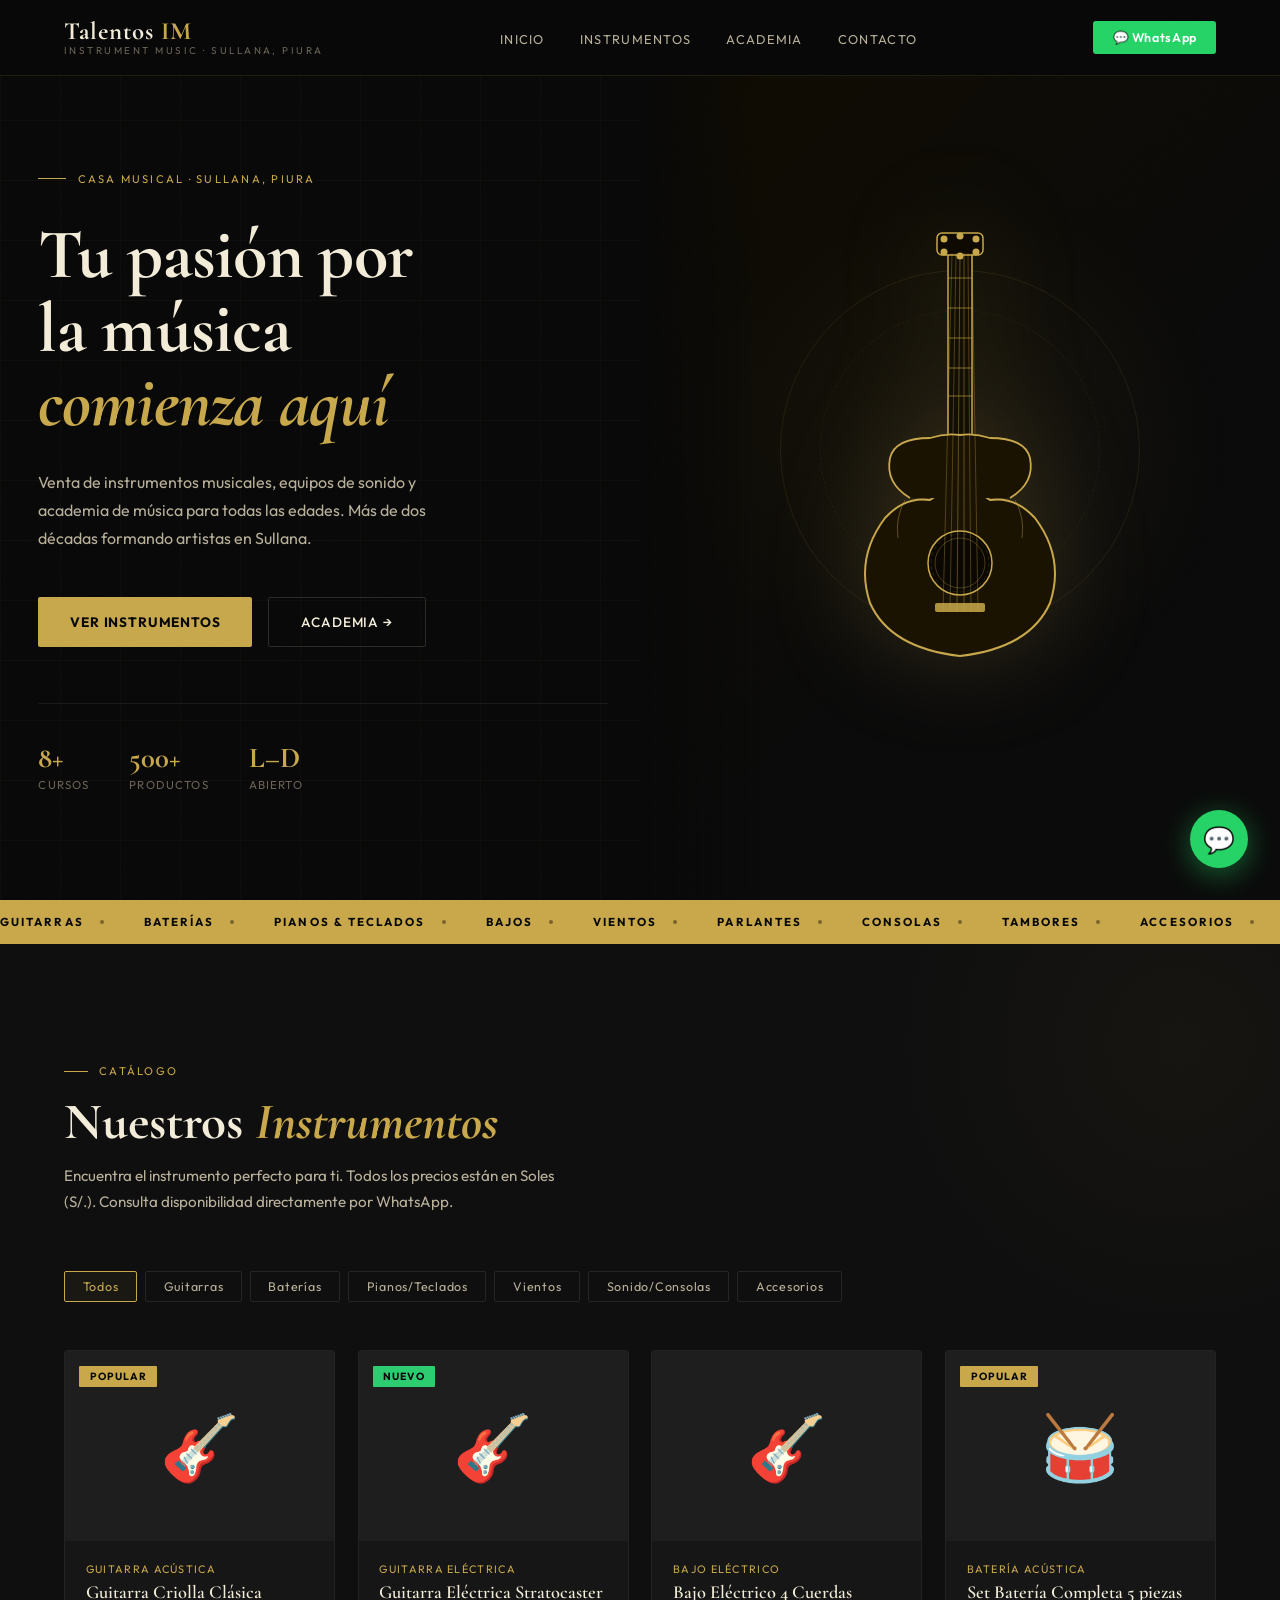
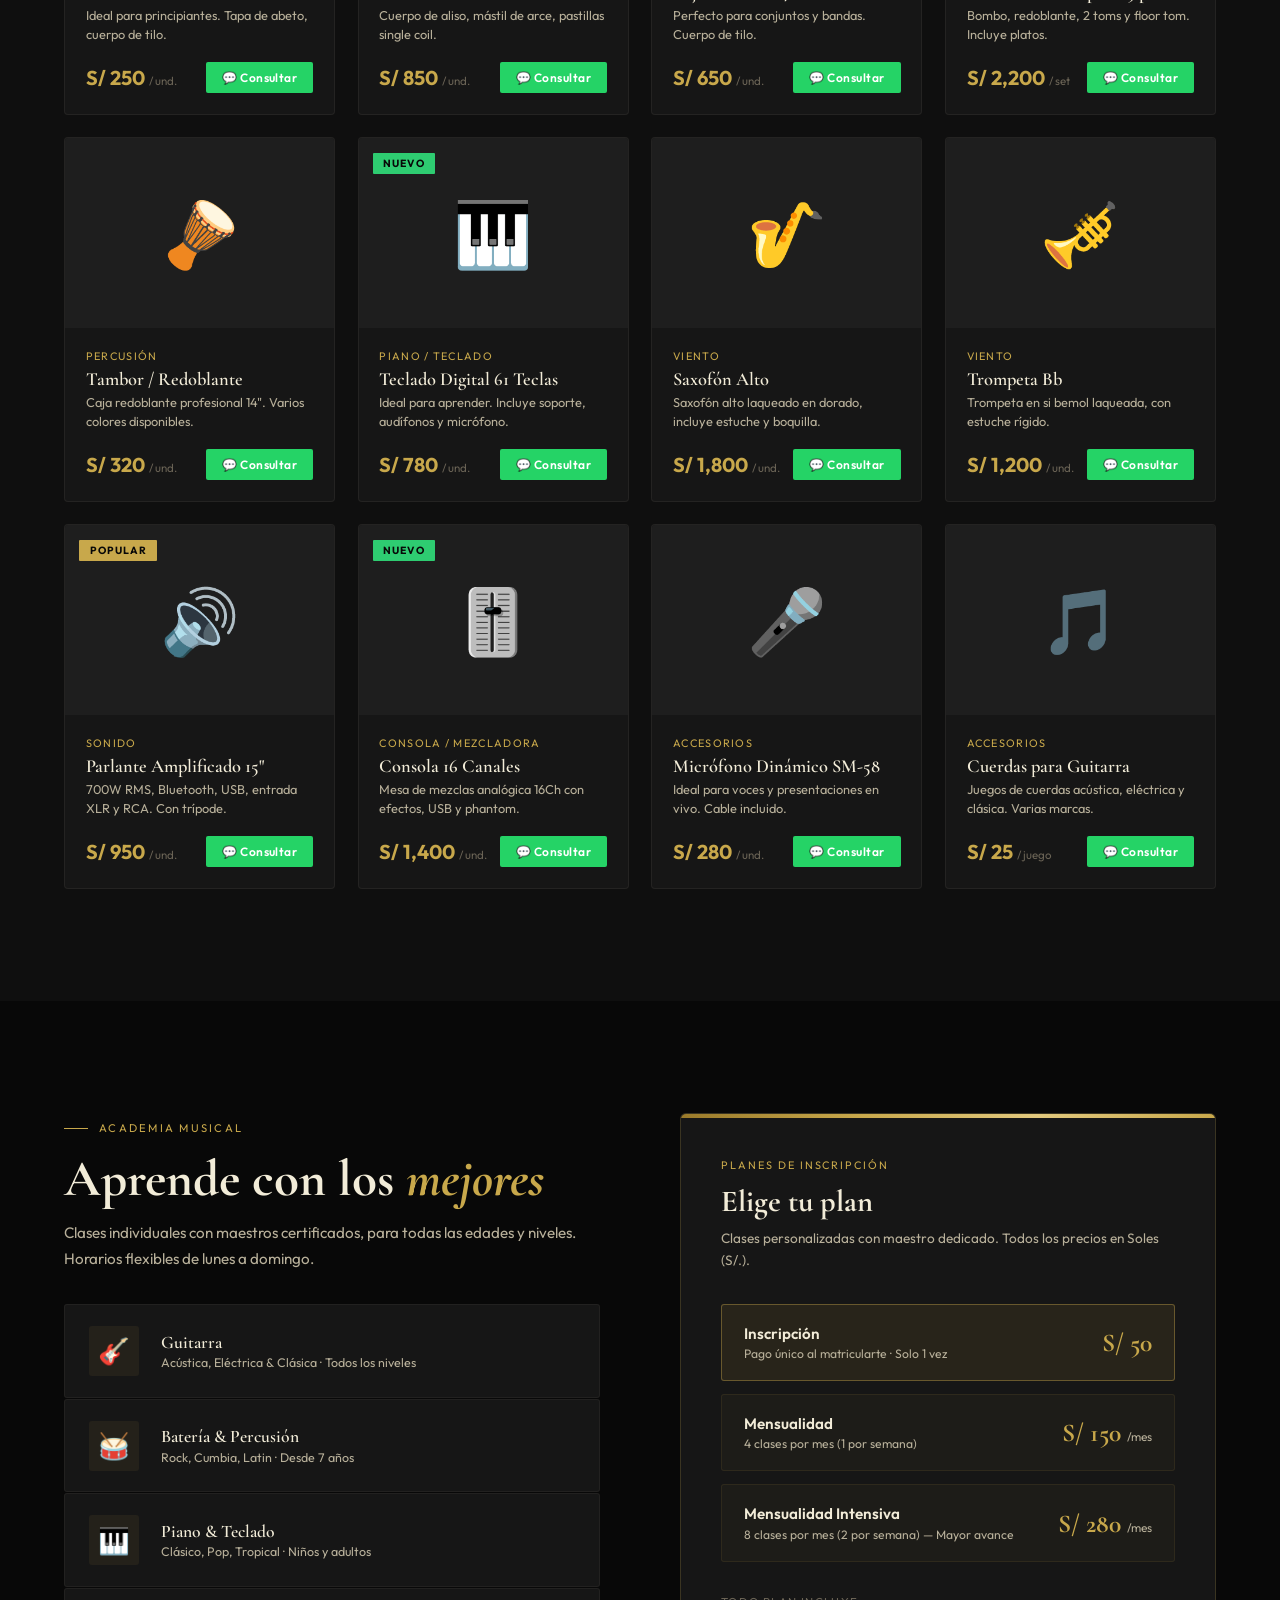
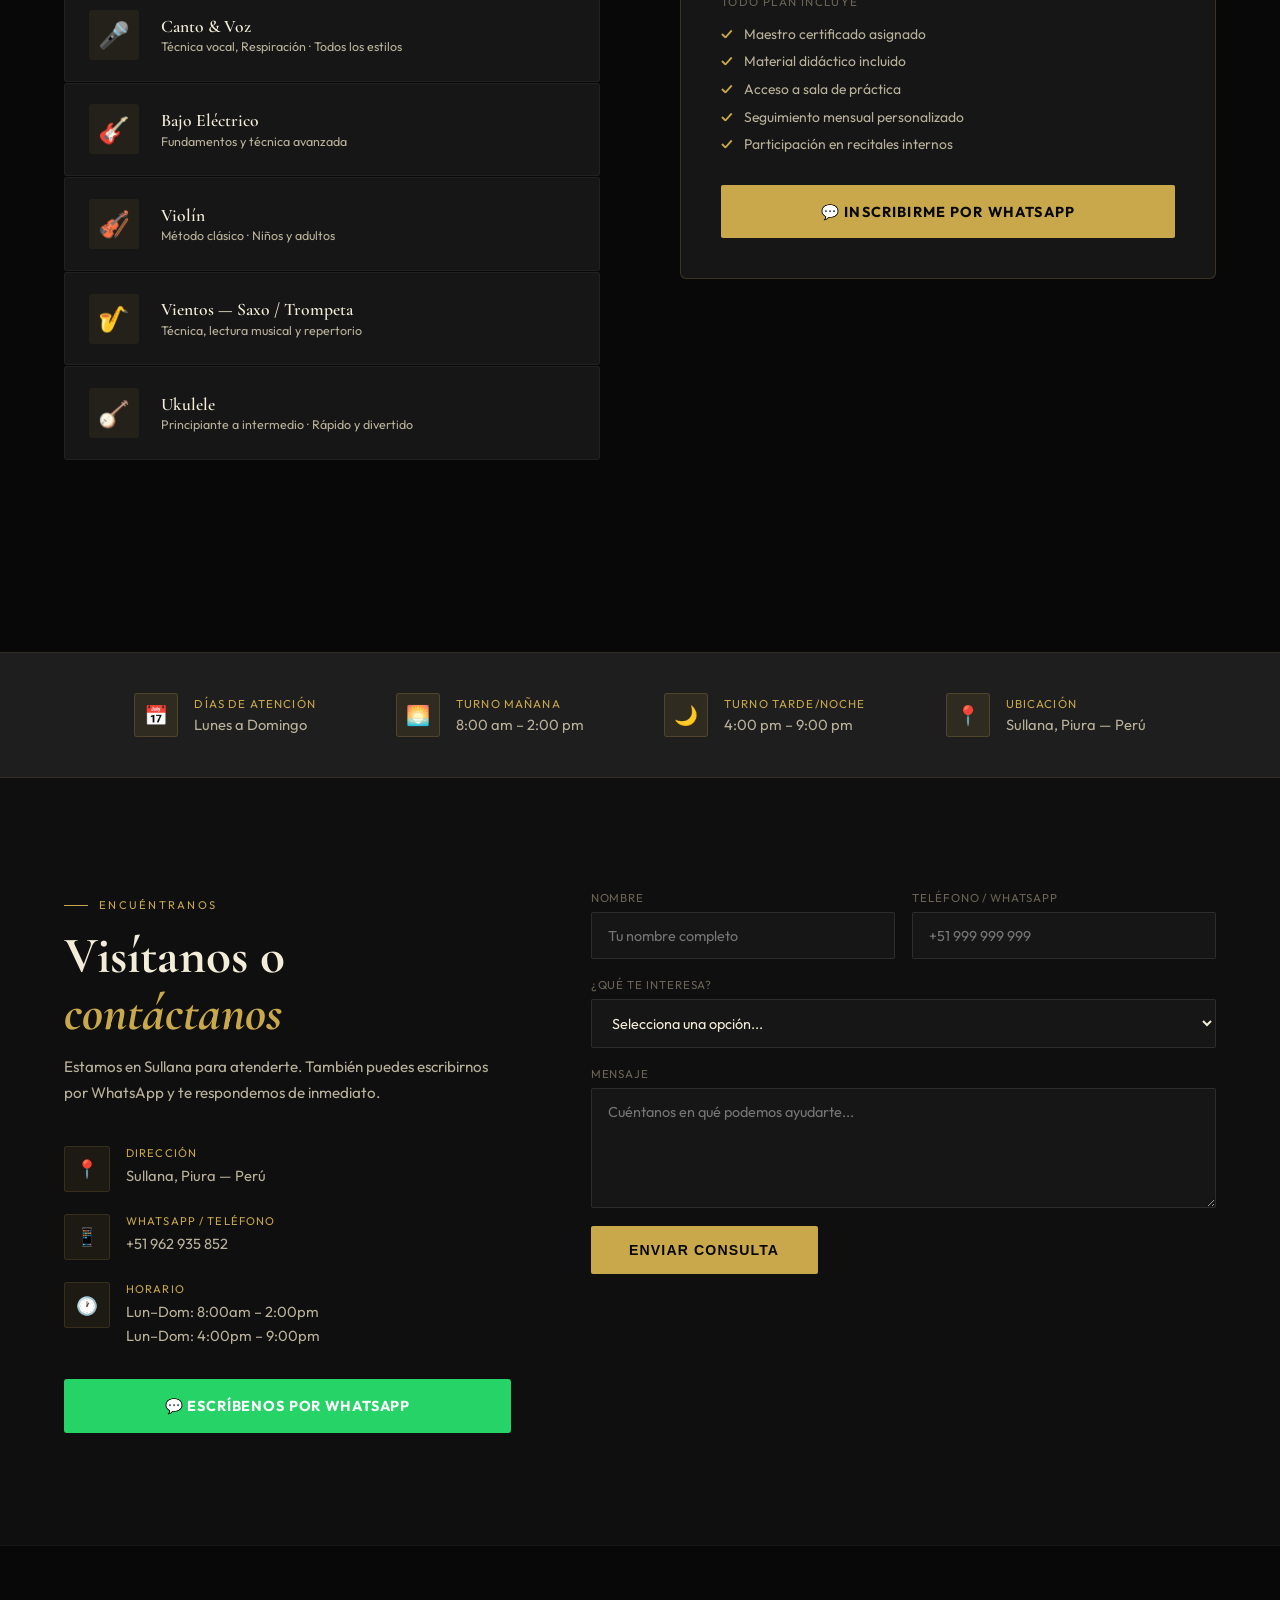
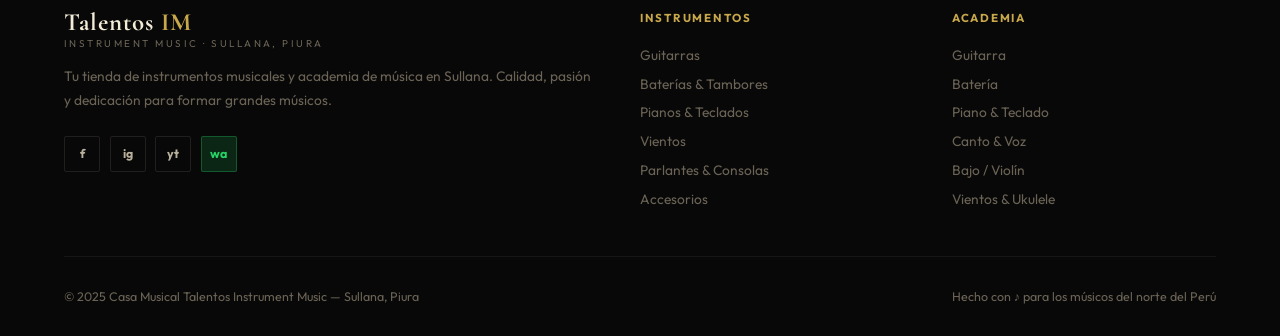
==== index.html @ 2533c36c "Primer commit" ====
<!DOCTYPE html>
<html lang="es">
<head>
<meta charset="UTF-8">
<meta name="viewport" content="width=device-width, initial-scale=1.0">
<title>Casa Musical Talentos — Sullana, Piura</title>
<link href="https://fonts.googleapis.com/css2?family=Cormorant+Garamond:ital,wght@0,400;0,600;0,700;1,400;1,700&family=Outfit:wght@300;400;500;600;700&display=swap" rel="stylesheet">
<link rel="stylesheet" href="styles.css">
</head>
<body>

<!-- ── WHATSAPP FLOTANTE ── -->
<a class="wa-float"
   href="https://wa.me/51962935852?text=Hola%2C%20vi%20su%20p%C3%A1gina%20web%20y%20quisiera%20m%C3%A1s%20informaci%C3%B3n%20sobre%20sus%20productos%20y%20servicios."
   target="_blank" title="Escríbenos por WhatsApp">💬</a>

<!-- ══════ NAV ══════ -->
<nav id="navbar">
  <div class="logo-wrap">
    <span class="logo-main">Talentos <span>IM</span></span>
    <span class="logo-sub">Instrument Music · Sullana, Piura</span>
  </div>
  <ul class="nav-links">
    <li><a href="#inicio">Inicio</a></li>
    <li><a href="#instrumentos">Instrumentos</a></li>
    <li><a href="#academia">Academia</a></li>
    <li><a href="#contacto">Contacto</a></li>
  </ul>
  <a class="nav-wa"
     href="https://wa.me/51962935852?text=Hola%2C%20quisiera%20informaci%C3%B3n%20sobre%20sus%20instrumentos%20y%20clases."
     target="_blank">💬 WhatsApp</a>
  <div class="hamburger" onclick="toggleNav()">
    <span></span><span></span><span></span>
  </div>
</nav>

<!-- ══════ HERO ══════ -->
<section id="inicio">
  <div class="hero-bg-lines"></div>
  <div class="hero-left">
    <div class="hero-eyebrow">Casa Musical · Sullana, Piura</div>
    <h1 class="hero-h1">
      Tu pasión por<br>la música
      <em>comienza aquí</em>
    </h1>
    <p class="hero-p">
      Venta de instrumentos musicales, equipos de sonido y academia de música para todas las edades.
      Más de dos décadas formando artistas en Sullana.
    </p>
    <div class="hero-btns">
      <a href="#instrumentos" class="btn-gold">Ver Instrumentos</a>
      <a href="#academia"     class="btn-outline">Academia →</a>
    </div>
    <div class="hero-info-strip">
      <div class="info-item">
        <span class="info-val">8+</span>
        <span class="info-lbl">Cursos</span>
      </div>
      <div class="info-item">
        <span class="info-val">500+</span>
        <span class="info-lbl">Productos</span>
      </div>
      <div class="info-item">
        <span class="info-val">L–D</span>
        <span class="info-lbl">Abierto</span>
      </div>
    </div>
  </div>

  <div class="hero-right">
    <div class="hero-visual-center">
      <div class="hero-glow"></div>
      <div class="deco-ring"></div>
      <div class="deco-ring2"></div>
      <div class="hero-note" style="top:18%;left:12%;animation-delay:0s">♩</div>
      <div class="hero-note" style="top:62%;right:18%;animation-delay:2.5s">♪</div>
      <div class="hero-note" style="top:38%;right:8%;animation-delay:5s">♫</div>
      <div class="hero-note" style="bottom:20%;left:20%;animation-delay:1.5s">♬</div>
      <div class="guitar-wrap">
        <svg width="260" height="440" viewBox="0 0 260 440" fill="none" xmlns="http://www.w3.org/2000/svg">
          <rect x="118" y="15" width="24" height="200" rx="4" fill="#120D00" stroke="#C8A84B" stroke-width="1.5"/>
          <line x1="118" y1="50"  x2="142" y2="50"  stroke="#C8A84B" stroke-width="1.1" opacity="0.55"/>
          <line x1="118" y1="80"  x2="142" y2="80"  stroke="#C8A84B" stroke-width="1.1" opacity="0.55"/>
          <line x1="118" y1="110" x2="142" y2="110" stroke="#C8A84B" stroke-width="1.1" opacity="0.55"/>
          <line x1="118" y1="140" x2="142" y2="140" stroke="#C8A84B" stroke-width="1.1" opacity="0.55"/>
          <line x1="118" y1="168" x2="142" y2="168" stroke="#C8A84B" stroke-width="1.1" opacity="0.55"/>
          <rect x="107" y="5" width="46" height="22" rx="5" fill="#0D0900" stroke="#C8A84B" stroke-width="1.5"/>
          <circle cx="114" cy="11" r="3.5" fill="#C8A84B"/>
          <circle cx="114" cy="24" r="3.5" fill="#C8A84B"/>
          <circle cx="130" cy="8"  r="3.5" fill="#C8A84B"/>
          <circle cx="130" cy="28" r="3.5" fill="#C8A84B"/>
          <circle cx="146" cy="11" r="3.5" fill="#C8A84B"/>
          <circle cx="146" cy="24" r="3.5" fill="#C8A84B"/>
          <rect x="116" y="213" width="28" height="5" rx="1" fill="#C8A84B"/>
          <path d="M 55 290 Q 25 330 40 375 Q 60 420 130 428 Q 200 420 220 375 Q 235 330 205 290 Q 185 268 160 272 Q 145 260 130 262 Q 115 260 100 272 Q 75 268 55 290 Z" fill="#1A1200" stroke="#C8A84B" stroke-width="2"/>
          <path d="M 80 270 Q 55 255 60 230 Q 65 210 100 210 Q 115 205 130 207 Q 145 205 160 210 Q 195 210 200 230 Q 205 255 180 270" fill="#1A1200" stroke="#C8A84B" stroke-width="1.8"/>
          <path d="M 75 272 Q 65 290 68 310" stroke="#C8A84B" stroke-width="1" opacity="0.4" fill="none"/>
          <path d="M 185 272 Q 195 290 192 310" stroke="#C8A84B" stroke-width="1" opacity="0.4" fill="none"/>
          <circle cx="130" cy="335" r="32" fill="#0A0700" stroke="#C8A84B" stroke-width="1.5"/>
          <circle cx="130" cy="335" r="25" fill="#0A0700" stroke="#C8A84B" stroke-width=".7" opacity="0.45"/>
          <circle cx="130" cy="335" r="29" fill="none" stroke="#C8A84B" stroke-width=".5" stroke-dasharray="4 3" opacity="0.3"/>
          <rect x="105" y="375" width="50" height="9" rx="2" fill="#C8A84B" opacity="0.85"/>
          <line x1="122" y1="25" x2="113" y2="384" stroke="#C8A84B" stroke-width=".7" opacity="0.45"/>
          <line x1="126" y1="25" x2="120" y2="384" stroke="#C8A84B" stroke-width=".7" opacity="0.45"/>
          <line x1="130" y1="25" x2="127" y2="384" stroke="#C8A84B" stroke-width=".9" opacity="0.45"/>
          <line x1="134" y1="25" x2="134" y2="384" stroke="#C8A84B" stroke-width=".9" opacity="0.45"/>
          <line x1="138" y1="25" x2="141" y2="384" stroke="#C8A84B" stroke-width=".7" opacity="0.45"/>
          <line x1="142" y1="25" x2="148" y2="384" stroke="#C8A84B" stroke-width=".7" opacity="0.45"/>
        </svg>
      </div>
    </div>
  </div>
</section>

<!-- ══════ MARQUEE ══════ -->
<div class="marquee-bar">
  <div class="marquee-track">
    <span class="m-item">Guitarras<span class="m-dot"></span></span>
    <span class="m-item">Baterías<span class="m-dot"></span></span>
    <span class="m-item">Pianos & Teclados<span class="m-dot"></span></span>
    <span class="m-item">Bajos<span class="m-dot"></span></span>
    <span class="m-item">Vientos<span class="m-dot"></span></span>
    <span class="m-item">Parlantes<span class="m-dot"></span></span>
    <span class="m-item">Consolas<span class="m-dot"></span></span>
    <span class="m-item">Tambores<span class="m-dot"></span></span>
    <span class="m-item">Accesorios<span class="m-dot"></span></span>
    <span class="m-item">Academia Musical<span class="m-dot"></span></span>
    <!-- Duplicado para el loop infinito -->
    <span class="m-item">Guitarras<span class="m-dot"></span></span>
    <span class="m-item">Baterías<span class="m-dot"></span></span>
    <span class="m-item">Pianos & Teclados<span class="m-dot"></span></span>
    <span class="m-item">Bajos<span class="m-dot"></span></span>
    <span class="m-item">Vientos<span class="m-dot"></span></span>
    <span class="m-item">Parlantes<span class="m-dot"></span></span>
    <span class="m-item">Consolas<span class="m-dot"></span></span>
    <span class="m-item">Tambores<span class="m-dot"></span></span>
    <span class="m-item">Accesorios<span class="m-dot"></span></span>
    <span class="m-item">Academia Musical<span class="m-dot"></span></span>
  </div>
</div>

<!-- ══════ INSTRUMENTOS ══════ -->
<section id="instrumentos">
  <div class="reveal">
    <div class="sec-tag">Catálogo</div>
    <h2 class="sec-h2">Nuestros <em>Instrumentos</em></h2>
    <p class="sec-sub">Encuentra el instrumento perfecto para ti. Todos los precios están en Soles (S/.). Consulta disponibilidad directamente por WhatsApp.</p>
  </div>

  <div class="filters reveal">
    <button class="ftab on"  onclick="filtrar(this,'todos')">Todos</button>
    <button class="ftab"     onclick="filtrar(this,'guitarra')">Guitarras</button>
    <button class="ftab"     onclick="filtrar(this,'bateria')">Baterías</button>
    <button class="ftab"     onclick="filtrar(this,'teclado')">Pianos/Teclados</button>
    <button class="ftab"     onclick="filtrar(this,'viento')">Vientos</button>
    <button class="ftab"     onclick="filtrar(this,'sonido')">Sonido/Consolas</button>
    <button class="ftab"     onclick="filtrar(this,'accesorios')">Accesorios</button>
  </div>

  <!-- ════════════════════════════════════════════════════
       PRODUCTOS — EDITA AQUÍ NOMBRE, DESCRIPCIÓN Y PRECIO
       · Cambia el emoji del .prod-img
       · Cambia el texto de .prod-name y .prod-desc
       · Cambia el precio en .prod-price
       · Copia un bloque completo para agregar más productos
       · Cambia data-cat="guitarra|bateria|teclado|viento|sonido|accesorios"
  ════════════════════════════════════════════════════ -->
  <div class="prod-grid reveal" id="grid">

    <!-- GUITARRA CRIOLLA -->
    <div class="prod-card" data-cat="guitarra">
      <div class="prod-img">🎸<span class="prod-tag">Popular</span></div>
      <div class="prod-body">
        <div class="prod-cat">Guitarra Acústica</div>
        <div class="prod-name">Guitarra Criolla Clásica</div>
        <div class="prod-desc">Ideal para principiantes. Tapa de abeto, cuerpo de tilo.</div>
        <div class="prod-footer">
          <div class="prod-price">S/ 250 <small>/ und.</small></div>
          <a class="btn-wa-prod"
             href="https://wa.me/51962935852?text=Hola%2C%20me%20interesa%20la%20Guitarra%20Criolla%20Cl%C3%A1sica.%20%C2%BFPodr%C3%ADan%20darme%20m%C3%A1s%20informaci%C3%B3n%20y%20disponibilidad%3F"
             target="_blank">💬 Consultar</a>
        </div>
      </div>
    </div>

    <!-- GUITARRA ELÉCTRICA -->
    <div class="prod-card" data-cat="guitarra">
      <div class="prod-img">🎸<span class="prod-tag new">Nuevo</span></div>
      <div class="prod-body">
        <div class="prod-cat">Guitarra Eléctrica</div>
        <div class="prod-name">Guitarra Eléctrica Stratocaster</div>
        <div class="prod-desc">Cuerpo de aliso, mástil de arce, pastillas single coil.</div>
        <div class="prod-footer">
          <div class="prod-price">S/ 850 <small>/ und.</small></div>
          <a class="btn-wa-prod"
             href="https://wa.me/51962935852?text=Hola%2C%20me%20interesa%20la%20Guitarra%20El%C3%A9ctrica%20Stratocaster.%20%C2%BFPodr%C3%ADan%20darme%20m%C3%A1s%20informaci%C3%B3n%20y%20disponibilidad%3F"
             target="_blank">💬 Consultar</a>
        </div>
      </div>
    </div>

    <!-- BAJO -->
    <div class="prod-card" data-cat="guitarra">
      <div class="prod-img">🎸</div>
      <div class="prod-body">
        <div class="prod-cat">Bajo Eléctrico</div>
        <div class="prod-name">Bajo Eléctrico 4 Cuerdas</div>
        <div class="prod-desc">Perfecto para conjuntos y bandas. Cuerpo de tilo.</div>
        <div class="prod-footer">
          <div class="prod-price">S/ 650 <small>/ und.</small></div>
          <a class="btn-wa-prod"
             href="https://wa.me/51962935852?text=Hola%2C%20me%20interesa%20el%20Bajo%20El%C3%A9ctrico%204%20Cuerdas.%20%C2%BFPodr%C3%ADan%20darme%20m%C3%A1s%20informaci%C3%B3n%3F"
             target="_blank">💬 Consultar</a>
        </div>
      </div>
    </div>

    <!-- BATERÍA -->
    <div class="prod-card" data-cat="bateria">
      <div class="prod-img">🥁<span class="prod-tag">Popular</span></div>
      <div class="prod-body">
        <div class="prod-cat">Batería Acústica</div>
        <div class="prod-name">Set Batería Completa 5 piezas</div>
        <div class="prod-desc">Bombo, redoblante, 2 toms y floor tom. Incluye platos.</div>
        <div class="prod-footer">
          <div class="prod-price">S/ 2,200 <small>/ set</small></div>
          <a class="btn-wa-prod"
             href="https://wa.me/51962935852?text=Hola%2C%20me%20interesa%20el%20Set%20de%20Bater%C3%ADa%20Completa.%20%C2%BFPodr%C3%ADan%20darme%20m%C3%A1s%20informaci%C3%B3n%3F"
             target="_blank">💬 Consultar</a>
        </div>
      </div>
    </div>

    <!-- TAMBOR -->
    <div class="prod-card" data-cat="bateria">
      <div class="prod-img">🪘</div>
      <div class="prod-body">
        <div class="prod-cat">Percusión</div>
        <div class="prod-name">Tambor / Redoblante</div>
        <div class="prod-desc">Caja redoblante profesional 14". Varios colores disponibles.</div>
        <div class="prod-footer">
          <div class="prod-price">S/ 320 <small>/ und.</small></div>
          <a class="btn-wa-prod"
             href="https://wa.me/51962935852?text=Hola%2C%20me%20interesa%20el%20Tambor%20%2F%20Redoblante.%20%C2%BFPodr%C3%ADan%20darme%20m%C3%A1s%20informaci%C3%B3n%3F"
             target="_blank">💬 Consultar</a>
        </div>
      </div>
    </div>

    <!-- TECLADO -->
    <div class="prod-card" data-cat="teclado">
      <div class="prod-img">🎹<span class="prod-tag new">Nuevo</span></div>
      <div class="prod-body">
        <div class="prod-cat">Piano / Teclado</div>
        <div class="prod-name">Teclado Digital 61 Teclas</div>
        <div class="prod-desc">Ideal para aprender. Incluye soporte, audífonos y micrófono.</div>
        <div class="prod-footer">
          <div class="prod-price">S/ 780 <small>/ und.</small></div>
          <a class="btn-wa-prod"
             href="https://wa.me/51962935852?text=Hola%2C%20me%20interesa%20el%20Teclado%20Digital%2061%20Teclas.%20%C2%BFPodr%C3%ADan%20darme%20m%C3%A1s%20informaci%C3%B3n%3F"
             target="_blank">💬 Consultar</a>
        </div>
      </div>
    </div>

    <!-- SAXOFÓN -->
    <div class="prod-card" data-cat="viento">
      <div class="prod-img">🎷</div>
      <div class="prod-body">
        <div class="prod-cat">Viento</div>
        <div class="prod-name">Saxofón Alto</div>
        <div class="prod-desc">Saxofón alto laqueado en dorado, incluye estuche y boquilla.</div>
        <div class="prod-footer">
          <div class="prod-price">S/ 1,800 <small>/ und.</small></div>
          <a class="btn-wa-prod"
             href="https://wa.me/51962935852?text=Hola%2C%20me%20interesa%20el%20Saxof%C3%B3n%20Alto.%20%C2%BFPodr%C3%ADan%20darme%20m%C3%A1s%20informaci%C3%B3n%3F"
             target="_blank">💬 Consultar</a>
        </div>
      </div>
    </div>

    <!-- TROMPETA -->
    <div class="prod-card" data-cat="viento">
      <div class="prod-img">🎺</div>
      <div class="prod-body">
        <div class="prod-cat">Viento</div>
        <div class="prod-name">Trompeta Bb</div>
        <div class="prod-desc">Trompeta en si bemol laqueada, con estuche rígido.</div>
        <div class="prod-footer">
          <div class="prod-price">S/ 1,200 <small>/ und.</small></div>
          <a class="btn-wa-prod"
             href="https://wa.me/51962935852?text=Hola%2C%20me%20interesa%20la%20Trompeta%20Bb.%20%C2%BFPodr%C3%ADan%20darme%20m%C3%A1s%20informaci%C3%B3n%3F"
             target="_blank">💬 Consultar</a>
        </div>
      </div>
    </div>

    <!-- PARLANTE -->
    <div class="prod-card" data-cat="sonido">
      <div class="prod-img">🔊<span class="prod-tag">Popular</span></div>
      <div class="prod-body">
        <div class="prod-cat">Sonido</div>
        <div class="prod-name">Parlante Amplificado 15"</div>
        <div class="prod-desc">700W RMS, Bluetooth, USB, entrada XLR y RCA. Con trípode.</div>
        <div class="prod-footer">
          <div class="prod-price">S/ 950 <small>/ und.</small></div>
          <a class="btn-wa-prod"
             href="https://wa.me/51962935852?text=Hola%2C%20me%20interesa%20el%20Parlante%20Amplificado%2015%22.%20%C2%BFPodr%C3%ADan%20darme%20m%C3%A1s%20informaci%C3%B3n%3F"
             target="_blank">💬 Consultar</a>
        </div>
      </div>
    </div>

    <!-- CONSOLA -->
    <div class="prod-card" data-cat="sonido">
      <div class="prod-img">🎚️<span class="prod-tag new">Nuevo</span></div>
      <div class="prod-body">
        <div class="prod-cat">Consola / Mezcladora</div>
        <div class="prod-name">Consola 16 Canales</div>
        <div class="prod-desc">Mesa de mezclas analógica 16Ch con efectos, USB y phantom.</div>
        <div class="prod-footer">
          <div class="prod-price">S/ 1,400 <small>/ und.</small></div>
          <a class="btn-wa-prod"
             href="https://wa.me/51962935852?text=Hola%2C%20me%20interesa%20la%20Consola%2016%20Canales.%20%C2%BFPodr%C3%ADan%20darme%20m%C3%A1s%20informaci%C3%B3n%3F"
             target="_blank">💬 Consultar</a>
        </div>
      </div>
    </div>

    <!-- MICRÓFONO -->
    <div class="prod-card" data-cat="accesorios">
      <div class="prod-img">🎤</div>
      <div class="prod-body">
        <div class="prod-cat">Accesorios</div>
        <div class="prod-name">Micrófono Dinámico SM-58</div>
        <div class="prod-desc">Ideal para voces y presentaciones en vivo. Cable incluido.</div>
        <div class="prod-footer">
          <div class="prod-price">S/ 280 <small>/ und.</small></div>
          <a class="btn-wa-prod"
             href="https://wa.me/51962935852?text=Hola%2C%20me%20interesa%20el%20Micr%C3%B3fono%20Din%C3%A1mico%20SM-58.%20%C2%BFPodr%C3%ADan%20darme%20m%C3%A1s%20informaci%C3%B3n%3F"
             target="_blank">💬 Consultar</a>
        </div>
      </div>
    </div>

    <!-- CUERDAS -->
    <div class="prod-card" data-cat="accesorios">
      <div class="prod-img">🎵</div>
      <div class="prod-body">
        <div class="prod-cat">Accesorios</div>
        <div class="prod-name">Cuerdas para Guitarra</div>
        <div class="prod-desc">Juegos de cuerdas acústica, eléctrica y clásica. Varias marcas.</div>
        <div class="prod-footer">
          <div class="prod-price">S/ 25 <small>/ juego</small></div>
          <a class="btn-wa-prod"
             href="https://wa.me/51962935852?text=Hola%2C%20me%20interesan%20las%20cuerdas%20para%20guitarra.%20%C2%BFQu%C3%A9%20marcas%20y%20calibres%20tienen%20disponibles%3F"
             target="_blank">💬 Consultar</a>
        </div>
      </div>
    </div>

  </div><!-- /prod-grid -->
</section>

<!-- ══════ ACADEMIA ══════ -->
<section id="academia">
  <div class="academia-top">

    <!-- Lista de cursos -->
    <div class="reveal">
      <div class="sec-tag">Academia Musical</div>
      <h2 class="sec-h2">Aprende con los <em>mejores</em></h2>
      <p class="sec-sub" style="margin-bottom:0">Clases individuales con maestros certificados, para todas las edades y niveles. Horarios flexibles de lunes a domingo.</p>
      <div class="courses" style="margin-top:2rem">
        <div class="course"><div class="course-ico">🎸</div><div><div class="course-name">Guitarra</div><div class="course-detail">Acústica, Eléctrica & Clásica · Todos los niveles</div></div></div>
        <div class="course"><div class="course-ico">🥁</div><div><div class="course-name">Batería & Percusión</div><div class="course-detail">Rock, Cumbia, Latin · Desde 7 años</div></div></div>
        <div class="course"><div class="course-ico">🎹</div><div><div class="course-name">Piano & Teclado</div><div class="course-detail">Clásico, Pop, Tropical · Niños y adultos</div></div></div>
        <div class="course"><div class="course-ico">🎤</div><div><div class="course-name">Canto & Voz</div><div class="course-detail">Técnica vocal, Respiración · Todos los estilos</div></div></div>
        <div class="course"><div class="course-ico">🎸</div><div><div class="course-name">Bajo Eléctrico</div><div class="course-detail">Fundamentos y técnica avanzada</div></div></div>
        <div class="course"><div class="course-ico">🎻</div><div><div class="course-name">Violín</div><div class="course-detail">Método clásico · Niños y adultos</div></div></div>
        <div class="course"><div class="course-ico">🎷</div><div><div class="course-name">Vientos — Saxo / Trompeta</div><div class="course-detail">Técnica, lectura musical y repertorio</div></div></div>
        <div class="course"><div class="course-ico">🪕</div><div><div class="course-name">Ukulele</div><div class="course-detail">Principiante a intermedio · Rápido y divertido</div></div></div>
      </div>
    </div>

    <!-- Tarjeta de precios -->
    <div class="pricing-wrap reveal">
      <div class="pricing-card">
        <div class="pricing-top-bar"></div>
        <div class="pricing-inner">
          <div class="pricing-eyebrow">Planes de Inscripción</div>
          <div class="pricing-h3">Elige tu plan</div>
          <div class="pricing-sub">Clases personalizadas con maestro dedicado. Todos los precios en Soles (S/.).</div>
          <div class="plans">
            <div class="plan sel" onclick="selPlan(this)">
              <div>
                <div class="plan-name">Inscripción</div>
                <div class="plan-desc">Pago único al matricularte · Solo 1 vez</div>
              </div>
              <div class="plan-amount">S/ 50</div>
            </div>
            <div class="plan" onclick="selPlan(this)">
              <div>
                <div class="plan-name">Mensualidad</div>
                <div class="plan-desc">4 clases por mes (1 por semana)</div>
              </div>
              <div class="plan-amount">S/ 150 <span>/mes</span></div>
            </div>
            <div class="plan" onclick="selPlan(this)">
              <div>
                <div class="plan-name">Mensualidad Intensiva</div>
                <div class="plan-desc">8 clases por mes (2 por semana) — Mayor avance</div>
              </div>
              <div class="plan-amount">S/ 280 <span>/mes</span></div>
            </div>
          </div>
          <div class="incluye">
            <div class="incluye-title">Todo plan incluye</div>
            <div class="inc-list">
              <div class="inc-item">Maestro certificado asignado</div>
              <div class="inc-item">Material didáctico incluido</div>
              <div class="inc-item">Acceso a sala de práctica</div>
              <div class="inc-item">Seguimiento mensual personalizado</div>
              <div class="inc-item">Participación en recitales internos</div>
            </div>
          </div>
          <a class="btn-inscribir"
             href="https://wa.me/51962935852?text=Hola%2C%20quisiera%20inscribirme%20a%20la%20academia.%20%C2%BFPodr%C3%ADan%20darme%20m%C3%A1s%20informaci%C3%B3n%20sobre%20los%20cursos%20y%20horarios%20disponibles%3F"
             target="_blank">💬 Inscribirme por WhatsApp</a>
        </div>
      </div>
    </div>

  </div>
</section>

<!-- ══════ HORARIO BANNER ══════ -->
<div class="horario-banner">
  <div class="hor-item reveal">
    <div class="hor-ico">📅</div>
    <div><div class="hor-lbl">Días de atención</div><div class="hor-val">Lunes a Domingo</div></div>
  </div>
  <div class="hor-item reveal">
    <div class="hor-ico">🌅</div>
    <div><div class="hor-lbl">Turno Mañana</div><div class="hor-val">8:00 am – 2:00 pm</div></div>
  </div>
  <div class="hor-item reveal">
    <div class="hor-ico">🌙</div>
    <div><div class="hor-lbl">Turno Tarde/Noche</div><div class="hor-val">4:00 pm – 9:00 pm</div></div>
  </div>
  <div class="hor-item reveal">
    <div class="hor-ico">📍</div>
    <div><div class="hor-lbl">Ubicación</div><div class="hor-val">Sullana, Piura — Perú</div></div>
  </div>
</div>

<!-- ══════ CONTACTO ══════ -->
<section id="contacto">
  <div class="contacto-grid">

    <div class="reveal">
      <div class="sec-tag">Encuéntranos</div>
      <h2 class="sec-h2">Visítanos o <em>contáctanos</em></h2>
      <p class="sec-sub" style="margin-bottom:0">Estamos en Sullana para atenderte. También puedes escribirnos por WhatsApp y te respondemos de inmediato.</p>
      <div class="c-infos">
        <div class="c-item">
          <div class="c-ico">📍</div>
          <div><div class="c-lbl">Dirección</div><div class="c-val">Sullana, Piura — Perú</div></div>
        </div>
        <div class="c-item">
          <div class="c-ico">📱</div>
          <div>
            <div class="c-lbl">WhatsApp / Teléfono</div>
            <div class="c-val"><a href="https://wa.me/51962935852" target="_blank">+51 962 935 852</a></div>
          </div>
        </div>
        <div class="c-item">
          <div class="c-ico">🕐</div>
          <div>
            <div class="c-lbl">Horario</div>
            <div class="c-val">Lun–Dom: 8:00am – 2:00pm<br>Lun–Dom: 4:00pm – 9:00pm</div>
          </div>
        </div>
      </div>
      <a class="wa-big"
         href="https://wa.me/51962935852?text=Hola%2C%20vi%20su%20p%C3%A1gina%20web%20y%20quisiera%20m%C3%A1s%20informaci%C3%B3n%20sobre%20sus%20instrumentos%20y%20servicios."
         target="_blank">💬 Escríbenos por WhatsApp</a>
    </div>

    <div class="reveal">
      <form class="contact-form" onsubmit="enviarForm(event)">
        <div class="form-row">
          <div class="fgroup">
            <label>Nombre</label>
            <input type="text" placeholder="Tu nombre completo" required>
          </div>
          <div class="fgroup">
            <label>Teléfono / WhatsApp</label>
            <input type="tel" placeholder="+51 999 999 999">
          </div>
        </div>
        <div class="fgroup">
          <label>¿Qué te interesa?</label>
          <select>
            <option value="">Selecciona una opción...</option>
            <optgroup label="Instrumentos">
              <option>Comprar una Guitarra</option>
              <option>Comprar una Batería</option>
              <option>Comprar un Piano / Teclado</option>
              <option>Comprar un instrumento de viento</option>
              <option>Equipos de sonido (parlantes, consolas)</option>
              <option>Accesorios</option>
            </optgroup>
            <optgroup label="Academia">
              <option>Inscribirme en clases de Guitarra</option>
              <option>Inscribirme en clases de Batería</option>
              <option>Inscribirme en clases de Piano</option>
              <option>Inscribirme en clases de Canto</option>
              <option>Inscribirme en clases de Bajo</option>
              <option>Inscribirme en clases de Violín</option>
              <option>Inscribirme en clases de Vientos</option>
              <option>Inscribirme en clases de Ukulele</option>
            </optgroup>
            <option>Otro / Consulta general</option>
          </select>
        </div>
        <div class="fgroup">
          <label>Mensaje</label>
          <textarea placeholder="Cuéntanos en qué podemos ayudarte..."></textarea>
        </div>
        <button type="submit" class="btn-enviar">Enviar Consulta</button>
      </form>
    </div>

  </div>
</section>

<!-- ══════ FOOTER ══════ -->
<footer>
  <div class="footer-grid">
    <div>
      <div class="logo-wrap">
        <span class="logo-main">Talentos <span>IM</span></span>
        <span class="logo-sub" style="margin-top:.3rem;display:block">Instrument Music · Sullana, Piura</span>
      </div>
      <p class="f-desc">Tu tienda de instrumentos musicales y academia de música en Sullana. Calidad, pasión y dedicación para formar grandes músicos.</p>
      <div class="socials">
        <a href="#" class="soc">f</a>
        <a href="#" class="soc">ig</a>
        <a href="#" class="soc">yt</a>
        <a href="https://wa.me/51962935852" target="_blank" class="soc" style="background:rgba(37,211,102,.15);border-color:rgba(37,211,102,.3);color:#25D366">wa</a>
      </div>
    </div>
    <div class="f-col">
      <h4>Instrumentos</h4>
      <ul class="f-links">
        <li><a href="#instrumentos">Guitarras</a></li>
        <li><a href="#instrumentos">Baterías & Tambores</a></li>
        <li><a href="#instrumentos">Pianos & Teclados</a></li>
        <li><a href="#instrumentos">Vientos</a></li>
        <li><a href="#instrumentos">Parlantes & Consolas</a></li>
        <li><a href="#instrumentos">Accesorios</a></li>
      </ul>
    </div>
    <div class="f-col">
      <h4>Academia</h4>
      <ul class="f-links">
        <li><a href="#academia">Guitarra</a></li>
        <li><a href="#academia">Batería</a></li>
        <li><a href="#academia">Piano & Teclado</a></li>
        <li><a href="#academia">Canto & Voz</a></li>
        <li><a href="#academia">Bajo / Violín</a></li>
        <li><a href="#academia">Vientos & Ukulele</a></li>
      </ul>
    </div>
  </div>
  <div class="footer-bottom">
    <div class="f-copy">© 2025 Casa Musical Talentos Instrument Music — Sullana, Piura</div>
    <div class="f-copy">Hecho con ♪ para los músicos del norte del Perú</div>
  </div>
</footer>

<!-- JS externo al final del body -->
<script src="main.js"></script>
</body>
</html>
---- styles.css ----
/* ══════════════════════════════════════════
   VARIABLES & RESET
   Casa Musical Talentos Instrument Music
══════════════════════════════════════════ */
:root {
  --negro:     #080808;
  --negro2:    #0f0f0f;
  --negro3:    #161616;
  --negro4:    #1e1e1e;
  --negro5:    #262626;
  --oro:       #C8A84B;
  --oro-claro: #E2C97E;
  --oro-dark:  #9A7A2A;
  --texto:     #F2ECD8;
  --texto-mid: #B8B09A;
  --texto-dim: #6B6456;
  --blanco:    #FAFAF8;
  --whatsapp:  #25D366;
}

*, *::before, *::after { margin:0; padding:0; box-sizing:border-box; }
html { scroll-behavior: smooth; }

body {
  font-family: 'Outfit', sans-serif;
  background: var(--negro);
  color: var(--texto);
  overflow-x: hidden;
}

/* Grain overlay */
body::after {
  content: '';
  position: fixed; inset: 0;
  background-image: url("data:image/svg+xml,%3Csvg xmlns='http://www.w3.org/2000/svg' width='300' height='300'%3E%3Cfilter id='n'%3E%3CfeTurbulence type='fractalNoise' baseFrequency='0.75' numOctaves='4' stitchTiles='stitch'/%3E%3C/filter%3E%3Crect width='300' height='300' filter='url(%23n)' opacity='0.035'/%3E%3C/svg%3E");
  pointer-events: none; z-index: 9998; opacity: .5;
}

/* ══════════════════════════════════════════
   NAV
══════════════════════════════════════════ */
nav {
  position: fixed; top: 0; left: 0; right: 0; z-index: 500;
  display: flex; align-items: center; justify-content: space-between;
  padding: 1.2rem 5%;
  background: rgba(8,8,8,.92);
  backdrop-filter: blur(16px);
  border-bottom: 1px solid rgba(200,168,75,.12);
  transition: all .35s;
}

.logo-wrap { display: flex; flex-direction: column; line-height: 1; }
.logo-main {
  font-family: 'Cormorant Garamond', serif;
  font-size: 1.55rem; font-weight: 700;
  letter-spacing: .04em; color: var(--texto);
}
.logo-main span { color: var(--oro); }
.logo-sub {
  font-size: .62rem; letter-spacing: .25em; text-transform: uppercase;
  color: var(--texto-dim); margin-top: .15rem;
}

.nav-links { display: flex; gap: 2.2rem; list-style: none; }
.nav-links a {
  font-size: .8rem; letter-spacing: .1em; text-transform: uppercase;
  color: var(--texto-mid); text-decoration: none; transition: color .3s;
  position: relative;
}
.nav-links a::after {
  content: ''; position: absolute; bottom: -3px; left: 0; right: 0;
  height: 1px; background: var(--oro); transform: scaleX(0); transition: transform .3s;
}
.nav-links a:hover { color: var(--oro); }
.nav-links a:hover::after { transform: scaleX(1); }

.nav-wa {
  display: flex; align-items: center; gap: .5rem;
  padding: .55rem 1.2rem;
  background: var(--whatsapp); color: #fff;
  font-size: .78rem; font-weight: 600; letter-spacing: .05em;
  border-radius: 3px; text-decoration: none; transition: all .3s;
}
.nav-wa:hover { background: #1ebe59; transform: translateY(-1px); box-shadow: 0 6px 20px rgba(37,211,102,.3); }

.hamburger { display: none; flex-direction: column; gap: 5px; cursor: pointer; }
.hamburger span { width: 22px; height: 2px; background: var(--texto); transition: all .3s; }

/* ══════════════════════════════════════════
   HERO
══════════════════════════════════════════ */
#inicio {
  min-height: 100vh;
  display: grid; grid-template-columns: 1fr 1fr;
  position: relative; overflow: hidden;
}

.hero-bg-lines {
  position: absolute; inset: 0; z-index: 0;
  background-image:
    linear-gradient(rgba(200,168,75,.03) 1px, transparent 1px),
    linear-gradient(90deg, rgba(200,168,75,.03) 1px, transparent 1px);
  background-size: 60px 60px;
}

.hero-left {
  position: relative; z-index: 2;
  display: flex; flex-direction: column; justify-content: center;
  padding: 9rem 5% 5rem 6%;
}

.hero-eyebrow {
  display: inline-flex; align-items: center; gap: .7rem;
  font-size: .7rem; letter-spacing: .2em; text-transform: uppercase;
  color: var(--oro); margin-bottom: 2rem;
  opacity: 0; animation: slideUp .8s .2s forwards;
}
.hero-eyebrow::before { content: ''; width: 28px; height: 1px; background: var(--oro); }

.hero-h1 {
  font-family: 'Cormorant Garamond', serif;
  font-size: clamp(2.8rem, 5.5vw, 5.2rem);
  font-weight: 700; line-height: 1.05; letter-spacing: -.01em;
  margin-bottom: 1.8rem;
  opacity: 0; animation: slideUp .8s .4s forwards;
}
.hero-h1 em { font-style: italic; color: var(--oro); display: block; }

.hero-p {
  font-size: 1rem; color: var(--texto-mid); line-height: 1.75;
  max-width: 430px; margin-bottom: 2.8rem;
  opacity: 0; animation: slideUp .8s .6s forwards;
}

.hero-btns {
  display: flex; gap: 1rem; flex-wrap: wrap;
  opacity: 0; animation: slideUp .8s .8s forwards;
}

.btn-gold {
  display: inline-flex; align-items: center; gap: .5rem;
  padding: .95rem 2rem;
  background: var(--oro); color: var(--negro);
  font-weight: 700; font-size: .85rem; letter-spacing: .06em; text-transform: uppercase;
  text-decoration: none; border-radius: 2px; border: none; cursor: pointer;
  transition: all .3s;
}
.btn-gold:hover { background: var(--oro-claro); transform: translateY(-2px); box-shadow: 0 10px 35px rgba(200,168,75,.35); }

.btn-outline {
  display: inline-flex; align-items: center; gap: .5rem;
  padding: .95rem 2rem;
  background: transparent; color: var(--texto);
  font-weight: 500; font-size: .85rem; letter-spacing: .06em; text-transform: uppercase;
  text-decoration: none; border-radius: 2px; border: 1px solid rgba(242,236,216,.15); cursor: pointer;
  transition: all .3s;
}
.btn-outline:hover { border-color: var(--oro); color: var(--oro); }

.hero-info-strip {
  display: flex; gap: 2.5rem; margin-top: 3.5rem;
  padding-top: 2.5rem; border-top: 1px solid rgba(242,236,216,.07);
  opacity: 0; animation: slideUp .8s 1s forwards;
}
.info-item { display: flex; flex-direction: column; gap: .25rem; }
.info-val {
  font-family: 'Cormorant Garamond', serif;
  font-size: 1.8rem; font-weight: 700; color: var(--oro); line-height: 1;
}
.info-lbl { font-size: .72rem; letter-spacing: .1em; text-transform: uppercase; color: var(--texto-dim); }

/* Hero derecho / visual */
.hero-right {
  position: relative; overflow: hidden;
  background: linear-gradient(135deg, #100C00 0%, #0a0a0a 60%);
}
.hero-right::before {
  content: ''; position: absolute; left: 0; top: 0; bottom: 0;
  width: 120px; background: linear-gradient(to right, var(--negro), transparent); z-index: 3;
}
.hero-visual-center {
  position: absolute; inset: 0; display: flex; align-items: center; justify-content: center; z-index: 2;
}
.hero-glow {
  position: absolute; width: 550px; height: 550px; border-radius: 50%;
  background: radial-gradient(circle, rgba(200,168,75,.07) 0%, transparent 70%);
  animation: breathe 5s ease-in-out infinite;
}
.hero-note {
  position: absolute; font-size: 1.8rem; color: var(--oro);
  animation: floatUp 7s ease-in-out infinite; opacity: 0;
}

.guitar-wrap {
  position: relative; z-index: 4;
  opacity: 0; animation: fadeIn 1.5s .8s forwards;
  filter: drop-shadow(0 0 50px rgba(200,168,75,.18));
}
.deco-ring {
  position: absolute; top: 50%; left: 50%;
  transform: translate(-50%, -50%);
  width: 360px; height: 360px; border-radius: 50%;
  border: 1px solid rgba(200,168,75,.1);
  animation: spin 30s linear infinite;
}
.deco-ring2 {
  position: absolute; top: 50%; left: 50%;
  transform: translate(-50%, -50%);
  width: 280px; height: 280px; border-radius: 50%;
  border: 1px dashed rgba(200,168,75,.07);
  animation: spin 20s linear infinite reverse;
}

/* ══════════════════════════════════════════
   MARQUEE
══════════════════════════════════════════ */
.marquee-bar { background: var(--oro); padding: .9rem 0; overflow: hidden; }
.marquee-track {
  display: flex; gap: 2.5rem; white-space: nowrap;
  animation: marquee 30s linear infinite;
}
.m-item {
  display: flex; align-items: center; gap: 1rem; flex-shrink: 0;
  font-size: .72rem; font-weight: 700; letter-spacing: .18em; text-transform: uppercase; color: var(--negro);
}
.m-dot { width: 4px; height: 4px; background: rgba(0,0,0,.4); border-radius: 50%; }

/* ══════════════════════════════════════════
   SECCIÓN COMPARTIDA
══════════════════════════════════════════ */
.sec-tag {
  display: inline-flex; align-items: center; gap: .7rem;
  font-size: .7rem; letter-spacing: .2em; text-transform: uppercase; color: var(--oro);
  margin-bottom: 1rem;
}
.sec-tag::before { content: ''; width: 24px; height: 1px; background: var(--oro); }

.sec-h2 {
  font-family: 'Cormorant Garamond', serif;
  font-size: clamp(2rem, 4vw, 3.2rem); font-weight: 700; line-height: 1.1;
  margin-bottom: .8rem;
}
.sec-h2 em { font-style: italic; color: var(--oro); }
.sec-sub { color: var(--texto-mid); font-size: .95rem; line-height: 1.7; max-width: 520px; margin-bottom: 3.5rem; }

/* ══════════════════════════════════════════
   INSTRUMENTOS
══════════════════════════════════════════ */
#instrumentos { padding: 7rem 5%; background: var(--negro2); position: relative; overflow: hidden; }
#instrumentos::before {
  content: ''; position: absolute; top: -200px; right: -200px;
  width: 600px; height: 600px; border-radius: 50%;
  background: radial-gradient(circle, rgba(200,168,75,.04) 0%, transparent 70%);
}

.filters { display: flex; gap: .5rem; flex-wrap: wrap; margin-bottom: 3rem; }
.ftab {
  padding: .45rem 1.1rem;
  border: 1px solid rgba(242,236,216,.1); background: transparent;
  color: var(--texto-mid); font-size: .78rem; letter-spacing: .06em;
  border-radius: 2px; cursor: pointer; font-family: 'Outfit', sans-serif;
  transition: all .3s;
}
.ftab.on, .ftab:hover { border-color: var(--oro); color: var(--oro); background: rgba(200,168,75,.06); }

.prod-grid {
  display: grid;
  grid-template-columns: repeat(auto-fill, minmax(240px, 1fr));
  gap: 1.4rem;
}

.prod-card {
  background: var(--negro3);
  border: 1px solid rgba(242,236,216,.06);
  border-radius: 4px; overflow: hidden;
  transition: all .4s; cursor: default;
}
.prod-card:hover {
  transform: translateY(-5px);
  border-color: rgba(200,168,75,.25);
  box-shadow: 0 18px 50px rgba(0,0,0,.55);
}

.prod-img {
  height: 190px; background: var(--negro4);
  display: flex; align-items: center; justify-content: center;
  font-size: 4rem; position: relative; transition: background .4s;
}
.prod-card:hover .prod-img { background: linear-gradient(135deg, #1a1200, #1a1a1a); }

.prod-tag {
  position: absolute; top: .9rem; left: .9rem;
  font-size: .65rem; letter-spacing: .1em; text-transform: uppercase;
  padding: .25rem .65rem; background: var(--oro); color: var(--negro); font-weight: 700; border-radius: 1px;
}
.prod-tag.new  { background: #2ecc71; }
.prod-tag.sale { background: #e74c3c; color: #fff; }

.prod-body { padding: 1.3rem; }
.prod-cat  { font-size: .68rem; letter-spacing: .12em; text-transform: uppercase; color: var(--oro); margin-bottom: .3rem; }
.prod-name { font-family: 'Cormorant Garamond', serif; font-size: 1.15rem; font-weight: 600; margin-bottom: .2rem; }
.prod-desc { font-size: .8rem; color: var(--texto-mid); margin-bottom: 1.1rem; line-height: 1.5; }

.prod-footer { display: flex; justify-content: space-between; align-items: center; }
.prod-price  { font-size: 1.25rem; font-weight: 700; color: var(--oro); }
.prod-price small { font-size: .72rem; font-weight: 400; color: var(--texto-dim); }

.btn-wa-prod {
  display: flex; align-items: center; gap: .4rem;
  padding: .5rem 1rem;
  background: var(--whatsapp); color: #fff;
  font-size: .75rem; font-weight: 600; letter-spacing: .04em;
  border: none; border-radius: 2px; cursor: pointer; text-decoration: none;
  transition: all .3s;
}
.btn-wa-prod:hover { background: #1ebe59; transform: translateY(-1px); }

.edit-note {
  margin-top: 3rem; padding: 1.5rem 2rem;
  background: rgba(200,168,75,.05); border: 1px dashed rgba(200,168,75,.2);
  border-radius: 3px; display: flex; align-items: flex-start; gap: 1rem;
}
.edit-note-icon { font-size: 1.4rem; flex-shrink: 0; margin-top: .1rem; }
.edit-note p    { font-size: .85rem; color: var(--texto-mid); line-height: 1.6; }
.edit-note strong { color: var(--oro); }

/* ══════════════════════════════════════════
   ACADEMIA
══════════════════════════════════════════ */
#academia { padding: 7rem 5%; background: var(--negro); }

.academia-top { display: grid; grid-template-columns: 1fr 1fr; gap: 5rem; align-items: start; margin-bottom: 5rem; }

.courses { display: flex; flex-direction: column; gap: 1px; margin-top: 1rem; }
.course {
  display: flex; align-items: center; gap: 1.4rem;
  padding: 1.3rem 1.5rem;
  background: var(--negro3); border: 1px solid rgba(242,236,216,.05);
  border-radius: 3px; transition: all .3s; cursor: default;
}
.course:hover { background: var(--negro4); border-color: rgba(200,168,75,.2); transform: translateX(5px); }
.course-ico {
  width: 50px; height: 50px; flex-shrink: 0;
  background: rgba(200,168,75,.08); border-radius: 3px;
  display: flex; align-items: center; justify-content: center; font-size: 1.6rem;
}
.course-name   { font-family: 'Cormorant Garamond', serif; font-size: 1.1rem; font-weight: 600; margin-bottom: .15rem; }
.course-detail { font-size: .78rem; color: var(--texto-mid); }

.pricing-wrap { position: relative; }
.pricing-card {
  background: var(--negro3);
  border: 1px solid rgba(200,168,75,.2);
  border-radius: 6px; overflow: hidden;
}
.pricing-top-bar { height: 4px; background: linear-gradient(90deg, var(--oro-dark), var(--oro), var(--oro-claro), var(--oro)); }
.pricing-inner   { padding: 2.5rem; }
.pricing-eyebrow { font-size: .68rem; letter-spacing: .18em; text-transform: uppercase; color: var(--oro); margin-bottom: .7rem; }
.pricing-h3  { font-family: 'Cormorant Garamond', serif; font-size: 1.9rem; font-weight: 700; margin-bottom: .5rem; }
.pricing-sub { font-size: .85rem; color: var(--texto-mid); margin-bottom: 2rem; line-height: 1.6; }

.plans { display: flex; flex-direction: column; gap: .8rem; margin-bottom: 2rem; }
.plan {
  display: flex; justify-content: space-between; align-items: center;
  padding: 1.2rem 1.4rem;
  background: rgba(200,168,75,.04); border: 1px solid rgba(200,168,75,.1);
  border-radius: 3px; transition: all .3s; cursor: pointer;
}
.plan:hover, .plan.sel { background: rgba(200,168,75,.1); border-color: rgba(200,168,75,.4); }
.plan-name { font-size: .95rem; font-weight: 600; }
.plan-desc { font-size: .76rem; color: var(--texto-mid); margin-top: .2rem; }
.plan-amount { font-family: 'Cormorant Garamond', serif; font-size: 1.6rem; font-weight: 700; color: var(--oro); white-space: nowrap; }
.plan-amount span { font-size: .75rem; color: var(--texto-mid); font-family: 'Outfit',sans-serif; font-weight: 400; }

.incluye       { margin-bottom: 2rem; }
.incluye-title { font-size: .72rem; letter-spacing: .12em; text-transform: uppercase; color: var(--texto-dim); margin-bottom: 1rem; }
.inc-list      { display: flex; flex-direction: column; gap: .6rem; }
.inc-item      { display: flex; align-items: center; gap: .7rem; font-size: .87rem; color: var(--texto-mid); }
.inc-item::before { content: '✓'; color: var(--oro); font-weight: 700; flex-shrink: 0; }

.btn-inscribir {
  width: 100%; padding: 1.1rem;
  background: var(--oro); color: var(--negro);
  font-weight: 700; font-size: .9rem; letter-spacing: .08em; text-transform: uppercase;
  border: none; border-radius: 2px; cursor: pointer; text-decoration: none;
  display: flex; align-items: center; justify-content: center; gap: .6rem;
  transition: all .3s;
}
.btn-inscribir:hover { background: var(--oro-claro); transform: translateY(-2px); box-shadow: 0 10px 30px rgba(200,168,75,.3); }

/* ══════════════════════════════════════════
   HORARIO BANNER
══════════════════════════════════════════ */
.horario-banner {
  background: var(--negro4);
  border-top: 1px solid rgba(200,168,75,.1);
  border-bottom: 1px solid rgba(200,168,75,.1);
  padding: 2.5rem 5%;
  display: flex; justify-content: center; gap: 5rem; flex-wrap: wrap;
}
.hor-item { display: flex; align-items: center; gap: 1rem; }
.hor-ico {
  width: 44px; height: 44px;
  background: rgba(200,168,75,.1); border: 1px solid rgba(200,168,75,.2);
  border-radius: 3px; display: flex; align-items: center; justify-content: center; font-size: 1.2rem;
}
.hor-lbl { font-size: .72rem; letter-spacing: .1em; text-transform: uppercase; color: var(--oro); margin-bottom: .2rem; }
.hor-val { font-size: .92rem; color: var(--texto-mid); }

/* ══════════════════════════════════════════
   CONTACTO
══════════════════════════════════════════ */
#contacto { padding: 7rem 5%; background: var(--negro2); }

.contacto-grid { display: grid; grid-template-columns: 1fr 1.4fr; gap: 5rem; align-items: start; }

.c-infos { margin-top: 2.5rem; display: flex; flex-direction: column; gap: 1.4rem; }
.c-item  { display: flex; gap: 1rem; align-items: flex-start; }
.c-ico {
  width: 46px; height: 46px; flex-shrink: 0;
  background: rgba(200,168,75,.08); border: 1px solid rgba(200,168,75,.15);
  border-radius: 3px; display: flex; align-items: center; justify-content: center; font-size: 1.1rem;
}
.c-lbl { font-size: .7rem; text-transform: uppercase; letter-spacing: .1em; color: var(--oro); margin-bottom: .25rem; }
.c-val { font-size: .92rem; color: var(--texto-mid); line-height: 1.6; }
.c-val a { color: var(--texto-mid); text-decoration: none; transition: color .3s; }
.c-val a:hover { color: var(--oro); }

.wa-big {
  margin-top: 2rem;
  display: flex; align-items: center; justify-content: center; gap: .8rem;
  padding: 1.1rem 2rem;
  background: var(--whatsapp); color: #fff;
  font-weight: 700; font-size: .9rem; letter-spacing: .06em; text-transform: uppercase;
  border-radius: 3px; text-decoration: none; transition: all .3s;
}
.wa-big:hover { background: #1ebe59; transform: translateY(-2px); box-shadow: 0 10px 30px rgba(37,211,102,.3); }

.contact-form { display: flex; flex-direction: column; gap: 1.1rem; }
.form-row     { display: grid; grid-template-columns: 1fr 1fr; gap: 1.1rem; }
.fgroup       { display: flex; flex-direction: column; gap: .45rem; }
.fgroup label { font-size: .72rem; text-transform: uppercase; letter-spacing: .08em; color: var(--texto-dim); }
.fgroup input, .fgroup select, .fgroup textarea {
  background: var(--negro3); border: 1px solid rgba(242,236,216,.1);
  color: var(--texto); padding: .85rem 1rem;
  font-family: 'Outfit', sans-serif; font-size: .9rem;
  border-radius: 2px; outline: none; transition: border-color .3s;
}
.fgroup input:focus, .fgroup select:focus, .fgroup textarea:focus { border-color: var(--oro); }
.fgroup textarea { min-height: 120px; resize: vertical; }
.fgroup select option { background: var(--negro3); }

.btn-enviar {
  padding: 1rem 2.4rem; background: var(--oro); color: var(--negro);
  font-weight: 700; font-size: .88rem; letter-spacing: .08em; text-transform: uppercase;
  border: none; border-radius: 2px; cursor: pointer;
  transition: all .3s; align-self: flex-start;
}
.btn-enviar:hover { background: var(--oro-claro); transform: translateY(-2px); box-shadow: 0 8px 25px rgba(200,168,75,.25); }

/* ══════════════════════════════════════════
   FOOTER
══════════════════════════════════════════ */
footer {
  background: var(--negro);
  border-top: 1px solid rgba(242,236,216,.06);
  padding: 4rem 5% 2rem;
}
.footer-grid { display: grid; grid-template-columns: 2fr 1fr 1fr; gap: 3rem; margin-bottom: 3rem; }
.f-desc  { font-size: .86rem; color: var(--texto-dim); line-height: 1.7; margin: 1rem 0 1.5rem; }
.socials { display: flex; gap: .6rem; }
.soc {
  width: 36px; height: 36px; border: 1px solid rgba(242,236,216,.1);
  border-radius: 2px; display: flex; align-items: center; justify-content: center;
  color: var(--texto-mid); text-decoration: none; font-size: .78rem; font-weight: 700;
  transition: all .3s;
}
.soc:hover { border-color: var(--oro); color: var(--oro); }
.f-col h4 { font-size: .72rem; letter-spacing: .15em; text-transform: uppercase; color: var(--oro); margin-bottom: 1.2rem; }
.f-links  { list-style: none; display: flex; flex-direction: column; gap: .55rem; }
.f-links a { text-decoration: none; color: var(--texto-dim); font-size: .86rem; transition: color .3s; }
.f-links a:hover { color: var(--oro); }
.footer-bottom {
  padding-top: 2rem; border-top: 1px solid rgba(242,236,216,.06);
  display: flex; justify-content: space-between; align-items: center; flex-wrap: wrap; gap: 1rem;
}
.f-copy { font-size: .78rem; color: var(--texto-dim); }

/* ══════════════════════════════════════════
   SCROLL REVEAL
══════════════════════════════════════════ */
.reveal { opacity: 0; transform: translateY(28px); transition: opacity .7s, transform .7s; }
.reveal.vis { opacity: 1; transform: translateY(0); }

/* ══════════════════════════════════════════
   WHATSAPP FLOTANTE
══════════════════════════════════════════ */
.wa-float {
  position: fixed; bottom: 2rem; right: 2rem; z-index: 400;
  width: 58px; height: 58px; border-radius: 50%;
  background: var(--whatsapp);
  display: flex; align-items: center; justify-content: center;
  font-size: 1.6rem; text-decoration: none; color: #fff;
  box-shadow: 0 6px 30px rgba(37,211,102,.45);
  animation: waPulse 2.5s ease-in-out infinite;
  transition: transform .3s;
}
.wa-float:hover { transform: scale(1.1); }

/* ══════════════════════════════════════════
   ANIMACIONES / KEYFRAMES
══════════════════════════════════════════ */
@keyframes slideUp {
  from { opacity: 0; transform: translateY(30px); }
  to   { opacity: 1; transform: translateY(0); }
}
@keyframes fadeIn  { from { opacity: 0; } to { opacity: 1; } }
@keyframes breathe { 0%,100%{ transform: scale(1); } 50%{ transform: scale(1.08); } }
@keyframes spin    { from { transform: translate(-50%,-50%) rotate(0deg); } to { transform: translate(-50%,-50%) rotate(360deg); } }
@keyframes marquee { from { transform: translateX(0); } to { transform: translateX(-50%); } }
@keyframes floatUp {
  0%   { opacity: 0; transform: translateY(0) rotate(-5deg); }
  30%  { opacity: .55; }
  70%  { opacity: .55; }
  100% { opacity: 0; transform: translateY(-70px) rotate(12deg); }
}
@keyframes waPulse {
  0%,100%{ box-shadow: 0 6px 30px rgba(37,211,102,.45); }
  50%    { box-shadow: 0 6px 50px rgba(37,211,102,.7); }
}

/* ══════════════════════════════════════════
   RESPONSIVE
══════════════════════════════════════════ */
@media (max-width: 960px) {
  #inicio            { grid-template-columns: 1fr; }
  .hero-right        { display: none; }
  .academia-top      { grid-template-columns: 1fr; gap: 3rem; }
  .contacto-grid     { grid-template-columns: 1fr; gap: 3rem; }
  .footer-grid       { grid-template-columns: 1fr 1fr; }
  .form-row          { grid-template-columns: 1fr; }
  .nav-links         { display: none; }
  .hamburger         { display: flex; }
  .horario-banner    { gap: 2rem; }
}
@media (max-width: 600px) {
  .footer-grid       { grid-template-columns: 1fr; }
  .hero-info-strip   { gap: 1.5rem; }
}
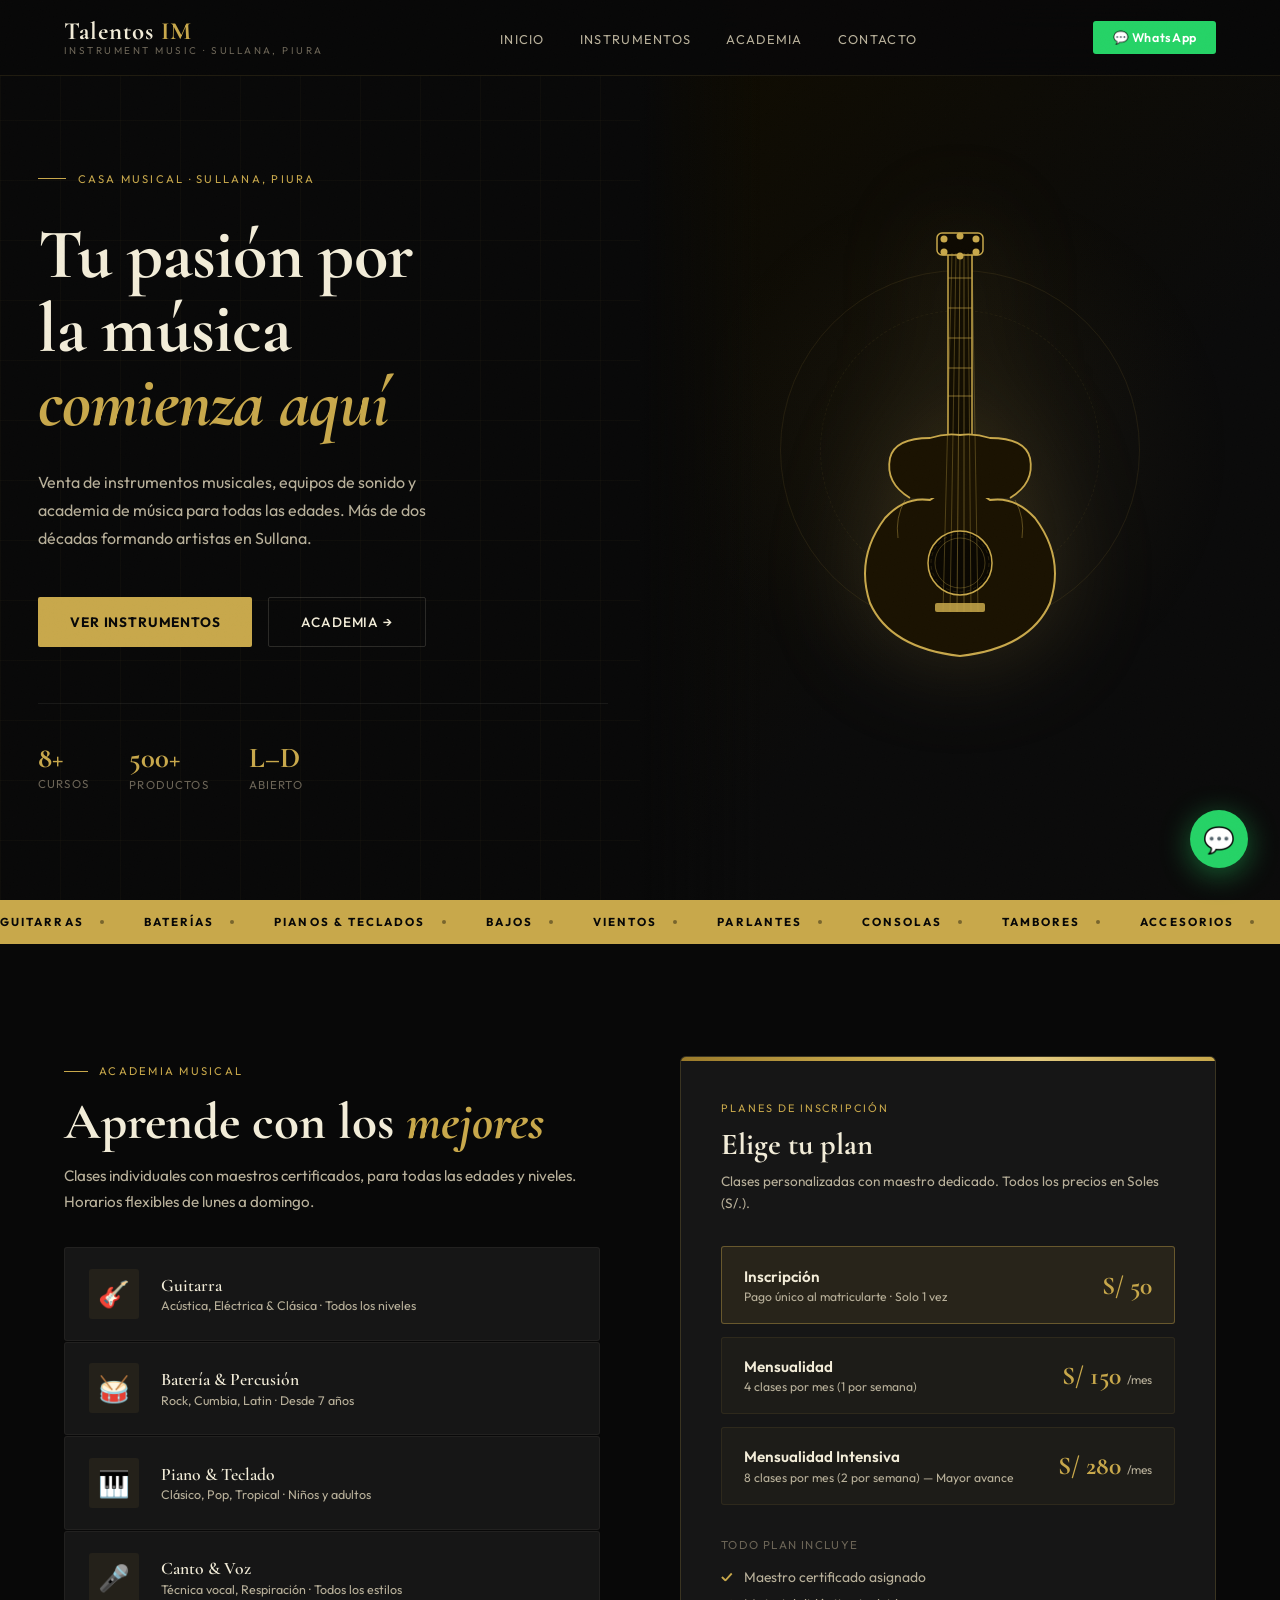
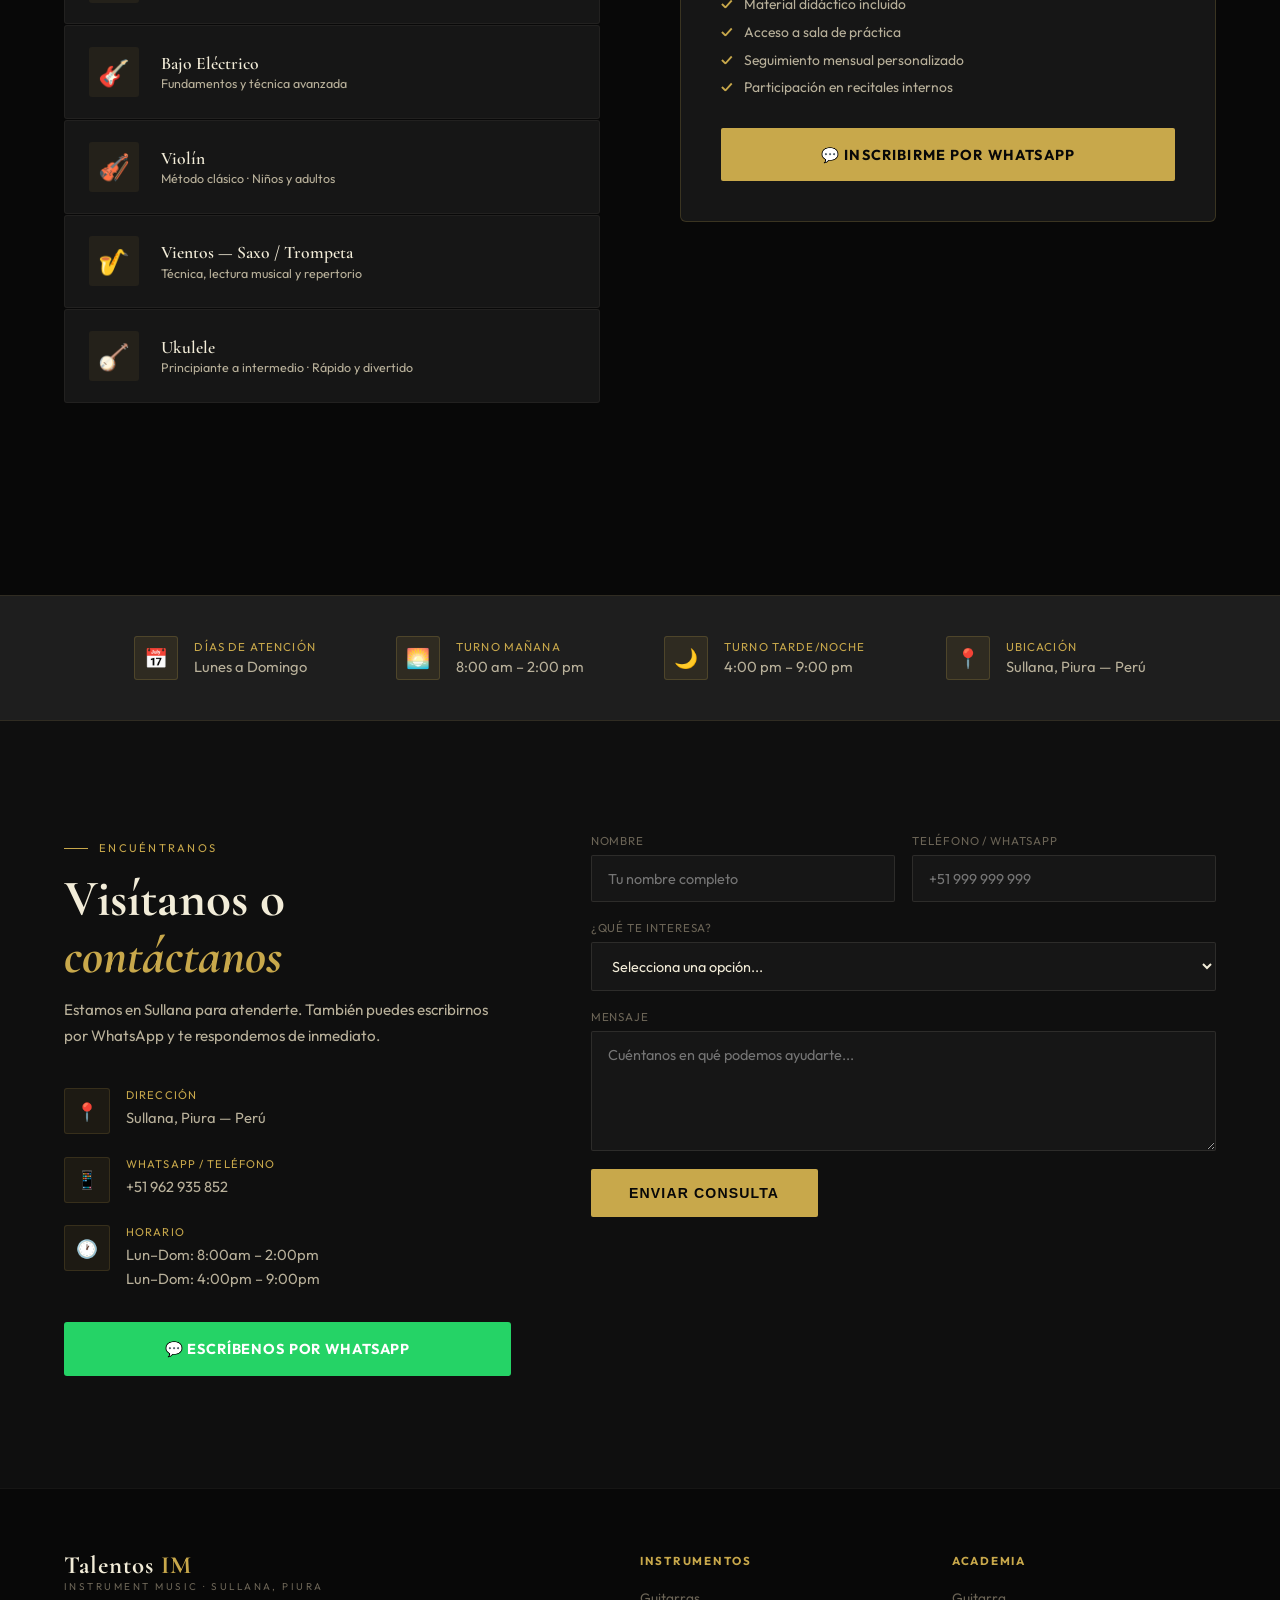
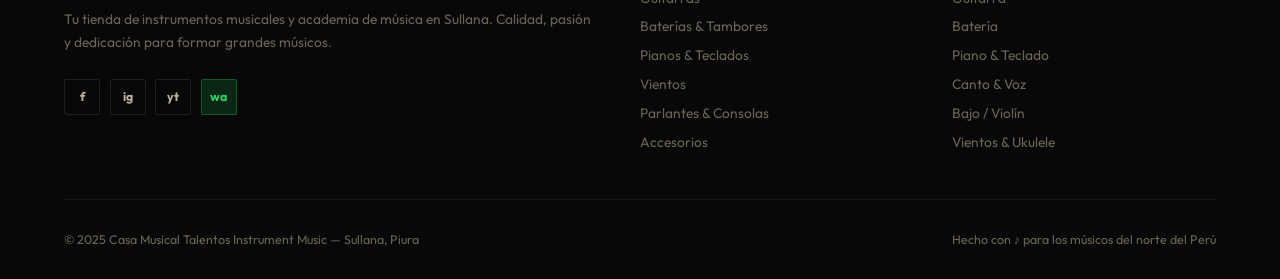
==== commit eda3e648: "ACTUALIZAVION 3" ====
--- a/index.html
+++ b/index.html
@@ -22,7 +22,7 @@
   </div>
   <ul class="nav-links">
     <li><a href="#inicio">Inicio</a></li>
-    <li><a href="#instrumentos">Instrumentos</a></li>
+    <li><a href="catalog.html">Instrumentos</a></li>
     <li><a href="#academia">Academia</a></li>
     <li><a href="#contacto">Contacto</a></li>
   </ul>
@@ -48,7 +48,7 @@
       Más de dos décadas formando artistas en Sullana.
     </p>
     <div class="hero-btns">
-      <a href="#instrumentos" class="btn-gold">Ver Instrumentos</a>
+      <a href="catalog.html" class="btn-gold">Ver Instrumentos</a>
       <a href="#academia"     class="btn-outline">Academia →</a>
     </div>
     <div class="hero-info-strip">
@@ -139,228 +139,7 @@
   </div>
 </div>
 
-<!-- ══════ INSTRUMENTOS ══════ -->
-<section id="instrumentos">
-  <div class="reveal">
-    <div class="sec-tag">Catálogo</div>
-    <h2 class="sec-h2">Nuestros <em>Instrumentos</em></h2>
-    <p class="sec-sub">Encuentra el instrumento perfecto para ti. Todos los precios están en Soles (S/.). Consulta disponibilidad directamente por WhatsApp.</p>
-  </div>
-
-  <div class="filters reveal">
-    <button class="ftab on"  onclick="filtrar(this,'todos')">Todos</button>
-    <button class="ftab"     onclick="filtrar(this,'guitarra')">Guitarras</button>
-    <button class="ftab"     onclick="filtrar(this,'bateria')">Baterías</button>
-    <button class="ftab"     onclick="filtrar(this,'teclado')">Pianos/Teclados</button>
-    <button class="ftab"     onclick="filtrar(this,'viento')">Vientos</button>
-    <button class="ftab"     onclick="filtrar(this,'sonido')">Sonido/Consolas</button>
-    <button class="ftab"     onclick="filtrar(this,'accesorios')">Accesorios</button>
-  </div>
-
-  <!-- ════════════════════════════════════════════════════
-       PRODUCTOS — EDITA AQUÍ NOMBRE, DESCRIPCIÓN Y PRECIO
-       · Cambia el emoji del .prod-img
-       · Cambia el texto de .prod-name y .prod-desc
-       · Cambia el precio en .prod-price
-       · Copia un bloque completo para agregar más productos
-       · Cambia data-cat="guitarra|bateria|teclado|viento|sonido|accesorios"
-  ════════════════════════════════════════════════════ -->
-  <div class="prod-grid reveal" id="grid">
-
-    <!-- GUITARRA CRIOLLA -->
-    <div class="prod-card" data-cat="guitarra">
-      <div class="prod-img">🎸<span class="prod-tag">Popular</span></div>
-      <div class="prod-body">
-        <div class="prod-cat">Guitarra Acústica</div>
-        <div class="prod-name">Guitarra Criolla Clásica</div>
-        <div class="prod-desc">Ideal para principiantes. Tapa de abeto, cuerpo de tilo.</div>
-        <div class="prod-footer">
-          <div class="prod-price">S/ 250 <small>/ und.</small></div>
-          <a class="btn-wa-prod"
-             href="https://wa.me/51962935852?text=Hola%2C%20me%20interesa%20la%20Guitarra%20Criolla%20Cl%C3%A1sica.%20%C2%BFPodr%C3%ADan%20darme%20m%C3%A1s%20informaci%C3%B3n%20y%20disponibilidad%3F"
-             target="_blank">💬 Consultar</a>
-        </div>
-      </div>
-    </div>
-
-    <!-- GUITARRA ELÉCTRICA -->
-    <div class="prod-card" data-cat="guitarra">
-      <div class="prod-img">🎸<span class="prod-tag new">Nuevo</span></div>
-      <div class="prod-body">
-        <div class="prod-cat">Guitarra Eléctrica</div>
-        <div class="prod-name">Guitarra Eléctrica Stratocaster</div>
-        <div class="prod-desc">Cuerpo de aliso, mástil de arce, pastillas single coil.</div>
-        <div class="prod-footer">
-          <div class="prod-price">S/ 850 <small>/ und.</small></div>
-          <a class="btn-wa-prod"
-             href="https://wa.me/51962935852?text=Hola%2C%20me%20interesa%20la%20Guitarra%20El%C3%A9ctrica%20Stratocaster.%20%C2%BFPodr%C3%ADan%20darme%20m%C3%A1s%20informaci%C3%B3n%20y%20disponibilidad%3F"
-             target="_blank">💬 Consultar</a>
-        </div>
-      </div>
-    </div>
-
-    <!-- BAJO -->
-    <div class="prod-card" data-cat="guitarra">
-      <div class="prod-img">🎸</div>
-      <div class="prod-body">
-        <div class="prod-cat">Bajo Eléctrico</div>
-        <div class="prod-name">Bajo Eléctrico 4 Cuerdas</div>
-        <div class="prod-desc">Perfecto para conjuntos y bandas. Cuerpo de tilo.</div>
-        <div class="prod-footer">
-          <div class="prod-price">S/ 650 <small>/ und.</small></div>
-          <a class="btn-wa-prod"
-             href="https://wa.me/51962935852?text=Hola%2C%20me%20interesa%20el%20Bajo%20El%C3%A9ctrico%204%20Cuerdas.%20%C2%BFPodr%C3%ADan%20darme%20m%C3%A1s%20informaci%C3%B3n%3F"
-             target="_blank">💬 Consultar</a>
-        </div>
-      </div>
-    </div>
-
-    <!-- BATERÍA -->
-    <div class="prod-card" data-cat="bateria">
-      <div class="prod-img">🥁<span class="prod-tag">Popular</span></div>
-      <div class="prod-body">
-        <div class="prod-cat">Batería Acústica</div>
-        <div class="prod-name">Set Batería Completa 5 piezas</div>
-        <div class="prod-desc">Bombo, redoblante, 2 toms y floor tom. Incluye platos.</div>
-        <div class="prod-footer">
-          <div class="prod-price">S/ 2,200 <small>/ set</small></div>
-          <a class="btn-wa-prod"
-             href="https://wa.me/51962935852?text=Hola%2C%20me%20interesa%20el%20Set%20de%20Bater%C3%ADa%20Completa.%20%C2%BFPodr%C3%ADan%20darme%20m%C3%A1s%20informaci%C3%B3n%3F"
-             target="_blank">💬 Consultar</a>
-        </div>
-      </div>
-    </div>
-
-    <!-- TAMBOR -->
-    <div class="prod-card" data-cat="bateria">
-      <div class="prod-img">🪘</div>
-      <div class="prod-body">
-        <div class="prod-cat">Percusión</div>
-        <div class="prod-name">Tambor / Redoblante</div>
-        <div class="prod-desc">Caja redoblante profesional 14". Varios colores disponibles.</div>
-        <div class="prod-footer">
-          <div class="prod-price">S/ 320 <small>/ und.</small></div>
-          <a class="btn-wa-prod"
-             href="https://wa.me/51962935852?text=Hola%2C%20me%20interesa%20el%20Tambor%20%2F%20Redoblante.%20%C2%BFPodr%C3%ADan%20darme%20m%C3%A1s%20informaci%C3%B3n%3F"
-             target="_blank">💬 Consultar</a>
-        </div>
-      </div>
-    </div>
-
-    <!-- TECLADO -->
-    <div class="prod-card" data-cat="teclado">
-      <div class="prod-img">🎹<span class="prod-tag new">Nuevo</span></div>
-      <div class="prod-body">
-        <div class="prod-cat">Piano / Teclado</div>
-        <div class="prod-name">Teclado Digital 61 Teclas</div>
-        <div class="prod-desc">Ideal para aprender. Incluye soporte, audífonos y micrófono.</div>
-        <div class="prod-footer">
-          <div class="prod-price">S/ 780 <small>/ und.</small></div>
-          <a class="btn-wa-prod"
-             href="https://wa.me/51962935852?text=Hola%2C%20me%20interesa%20el%20Teclado%20Digital%2061%20Teclas.%20%C2%BFPodr%C3%ADan%20darme%20m%C3%A1s%20informaci%C3%B3n%3F"
-             target="_blank">💬 Consultar</a>
-        </div>
-      </div>
-    </div>
-
-    <!-- SAXOFÓN -->
-    <div class="prod-card" data-cat="viento">
-      <div class="prod-img">🎷</div>
-      <div class="prod-body">
-        <div class="prod-cat">Viento</div>
-        <div class="prod-name">Saxofón Alto</div>
-        <div class="prod-desc">Saxofón alto laqueado en dorado, incluye estuche y boquilla.</div>
-        <div class="prod-footer">
-          <div class="prod-price">S/ 1,800 <small>/ und.</small></div>
-          <a class="btn-wa-prod"
-             href="https://wa.me/51962935852?text=Hola%2C%20me%20interesa%20el%20Saxof%C3%B3n%20Alto.%20%C2%BFPodr%C3%ADan%20darme%20m%C3%A1s%20informaci%C3%B3n%3F"
-             target="_blank">💬 Consultar</a>
-        </div>
-      </div>
-    </div>
-
-    <!-- TROMPETA -->
-    <div class="prod-card" data-cat="viento">
-      <div class="prod-img">🎺</div>
-      <div class="prod-body">
-        <div class="prod-cat">Viento</div>
-        <div class="prod-name">Trompeta Bb</div>
-        <div class="prod-desc">Trompeta en si bemol laqueada, con estuche rígido.</div>
-        <div class="prod-footer">
-          <div class="prod-price">S/ 1,200 <small>/ und.</small></div>
-          <a class="btn-wa-prod"
-             href="https://wa.me/51962935852?text=Hola%2C%20me%20interesa%20la%20Trompeta%20Bb.%20%C2%BFPodr%C3%ADan%20darme%20m%C3%A1s%20informaci%C3%B3n%3F"
-             target="_blank">💬 Consultar</a>
-        </div>
-      </div>
-    </div>
-
-    <!-- PARLANTE -->
-    <div class="prod-card" data-cat="sonido">
-      <div class="prod-img">🔊<span class="prod-tag">Popular</span></div>
-      <div class="prod-body">
-        <div class="prod-cat">Sonido</div>
-        <div class="prod-name">Parlante Amplificado 15"</div>
-        <div class="prod-desc">700W RMS, Bluetooth, USB, entrada XLR y RCA. Con trípode.</div>
-        <div class="prod-footer">
-          <div class="prod-price">S/ 950 <small>/ und.</small></div>
-          <a class="btn-wa-prod"
-             href="https://wa.me/51962935852?text=Hola%2C%20me%20interesa%20el%20Parlante%20Amplificado%2015%22.%20%C2%BFPodr%C3%ADan%20darme%20m%C3%A1s%20informaci%C3%B3n%3F"
-             target="_blank">💬 Consultar</a>
-        </div>
-      </div>
-    </div>
-
-    <!-- CONSOLA -->
-    <div class="prod-card" data-cat="sonido">
-      <div class="prod-img">🎚️<span class="prod-tag new">Nuevo</span></div>
-      <div class="prod-body">
-        <div class="prod-cat">Consola / Mezcladora</div>
-        <div class="prod-name">Consola 16 Canales</div>
-        <div class="prod-desc">Mesa de mezclas analógica 16Ch con efectos, USB y phantom.</div>
-        <div class="prod-footer">
-          <div class="prod-price">S/ 1,400 <small>/ und.</small></div>
-          <a class="btn-wa-prod"
-             href="https://wa.me/51962935852?text=Hola%2C%20me%20interesa%20la%20Consola%2016%20Canales.%20%C2%BFPodr%C3%ADan%20darme%20m%C3%A1s%20informaci%C3%B3n%3F"
-             target="_blank">💬 Consultar</a>
-        </div>
-      </div>
-    </div>
-
-    <!-- MICRÓFONO -->
-    <div class="prod-card" data-cat="accesorios">
-      <div class="prod-img">🎤</div>
-      <div class="prod-body">
-        <div class="prod-cat">Accesorios</div>
-        <div class="prod-name">Micrófono Dinámico SM-58</div>
-        <div class="prod-desc">Ideal para voces y presentaciones en vivo. Cable incluido.</div>
-        <div class="prod-footer">
-          <div class="prod-price">S/ 280 <small>/ und.</small></div>
-          <a class="btn-wa-prod"
-             href="https://wa.me/51962935852?text=Hola%2C%20me%20interesa%20el%20Micr%C3%B3fono%20Din%C3%A1mico%20SM-58.%20%C2%BFPodr%C3%ADan%20darme%20m%C3%A1s%20informaci%C3%B3n%3F"
-             target="_blank">💬 Consultar</a>
-        </div>
-      </div>
-    </div>
-
-    <!-- CUERDAS -->
-    <div class="prod-card" data-cat="accesorios">
-      <div class="prod-img">🎵</div>
-      <div class="prod-body">
-        <div class="prod-cat">Accesorios</div>
-        <div class="prod-name">Cuerdas para Guitarra</div>
-        <div class="prod-desc">Juegos de cuerdas acústica, eléctrica y clásica. Varias marcas.</div>
-        <div class="prod-footer">
-          <div class="prod-price">S/ 25 <small>/ juego</small></div>
-          <a class="btn-wa-prod"
-             href="https://wa.me/51962935852?text=Hola%2C%20me%20interesan%20las%20cuerdas%20para%20guitarra.%20%C2%BFQu%C3%A9%20marcas%20y%20calibres%20tienen%20disponibles%3F"
-             target="_blank">💬 Consultar</a>
-        </div>
-      </div>
-    </div>
-
-  </div><!-- /prod-grid -->
-</section>
+
 
 <!-- ══════ ACADEMIA ══════ -->
 <section id="academia">
@@ -554,12 +333,12 @@
     <div class="f-col">
       <h4>Instrumentos</h4>
       <ul class="f-links">
-        <li><a href="#instrumentos">Guitarras</a></li>
-        <li><a href="#instrumentos">Baterías & Tambores</a></li>
-        <li><a href="#instrumentos">Pianos & Teclados</a></li>
-        <li><a href="#instrumentos">Vientos</a></li>
-        <li><a href="#instrumentos">Parlantes & Consolas</a></li>
-        <li><a href="#instrumentos">Accesorios</a></li>
+        <li><a href="catalog.html">Guitarras</a></li>
+        <li><a href="catalog.html">Baterías & Tambores</a></li>
+        <li><a href="catalog.html">Pianos & Teclados</a></li>
+        <li><a href="catalog.html">Vientos</a></li>
+        <li><a href="catalog.html">Parlantes & Consolas</a></li>
+        <li><a href="catalog.html">Accesorios</a></li>
       </ul>
     </div>
     <div class="f-col">
--- a/styles.css
+++ b/styles.css
@@ -246,8 +246,12 @@
 /* ══════════════════════════════════════════
    INSTRUMENTOS
 ══════════════════════════════════════════ */
-#instrumentos { padding: 7rem 5%; background: var(--negro2); position: relative; overflow: hidden; }
-#instrumentos::before {
+#instrumentos, #catalogo {
+  padding: 7rem 5%; background: var(--negro2);
+  position: relative; overflow: hidden;
+  scroll-margin-top: 90px;
+}
+#instrumentos::before, #catalogo::before {
   content: ''; position: absolute; top: -200px; right: -200px;
   width: 600px; height: 600px; border-radius: 50%;
   background: radial-gradient(circle, rgba(200,168,75,.04) 0%, transparent 70%);
@@ -284,7 +288,10 @@
 .prod-img {
   height: 190px; background: var(--negro4);
   display: flex; align-items: center; justify-content: center;
-  font-size: 4rem; position: relative; transition: background .4s;
+  position: relative; transition: background .4s;
+}
+.prod-img img {
+  width: 100%; height: 100%; object-fit: cover; border-radius: 4px 4px 0 0;
 }
 .prod-card:hover .prod-img { background: linear-gradient(135deg, #1a1200, #1a1a1a); }
 
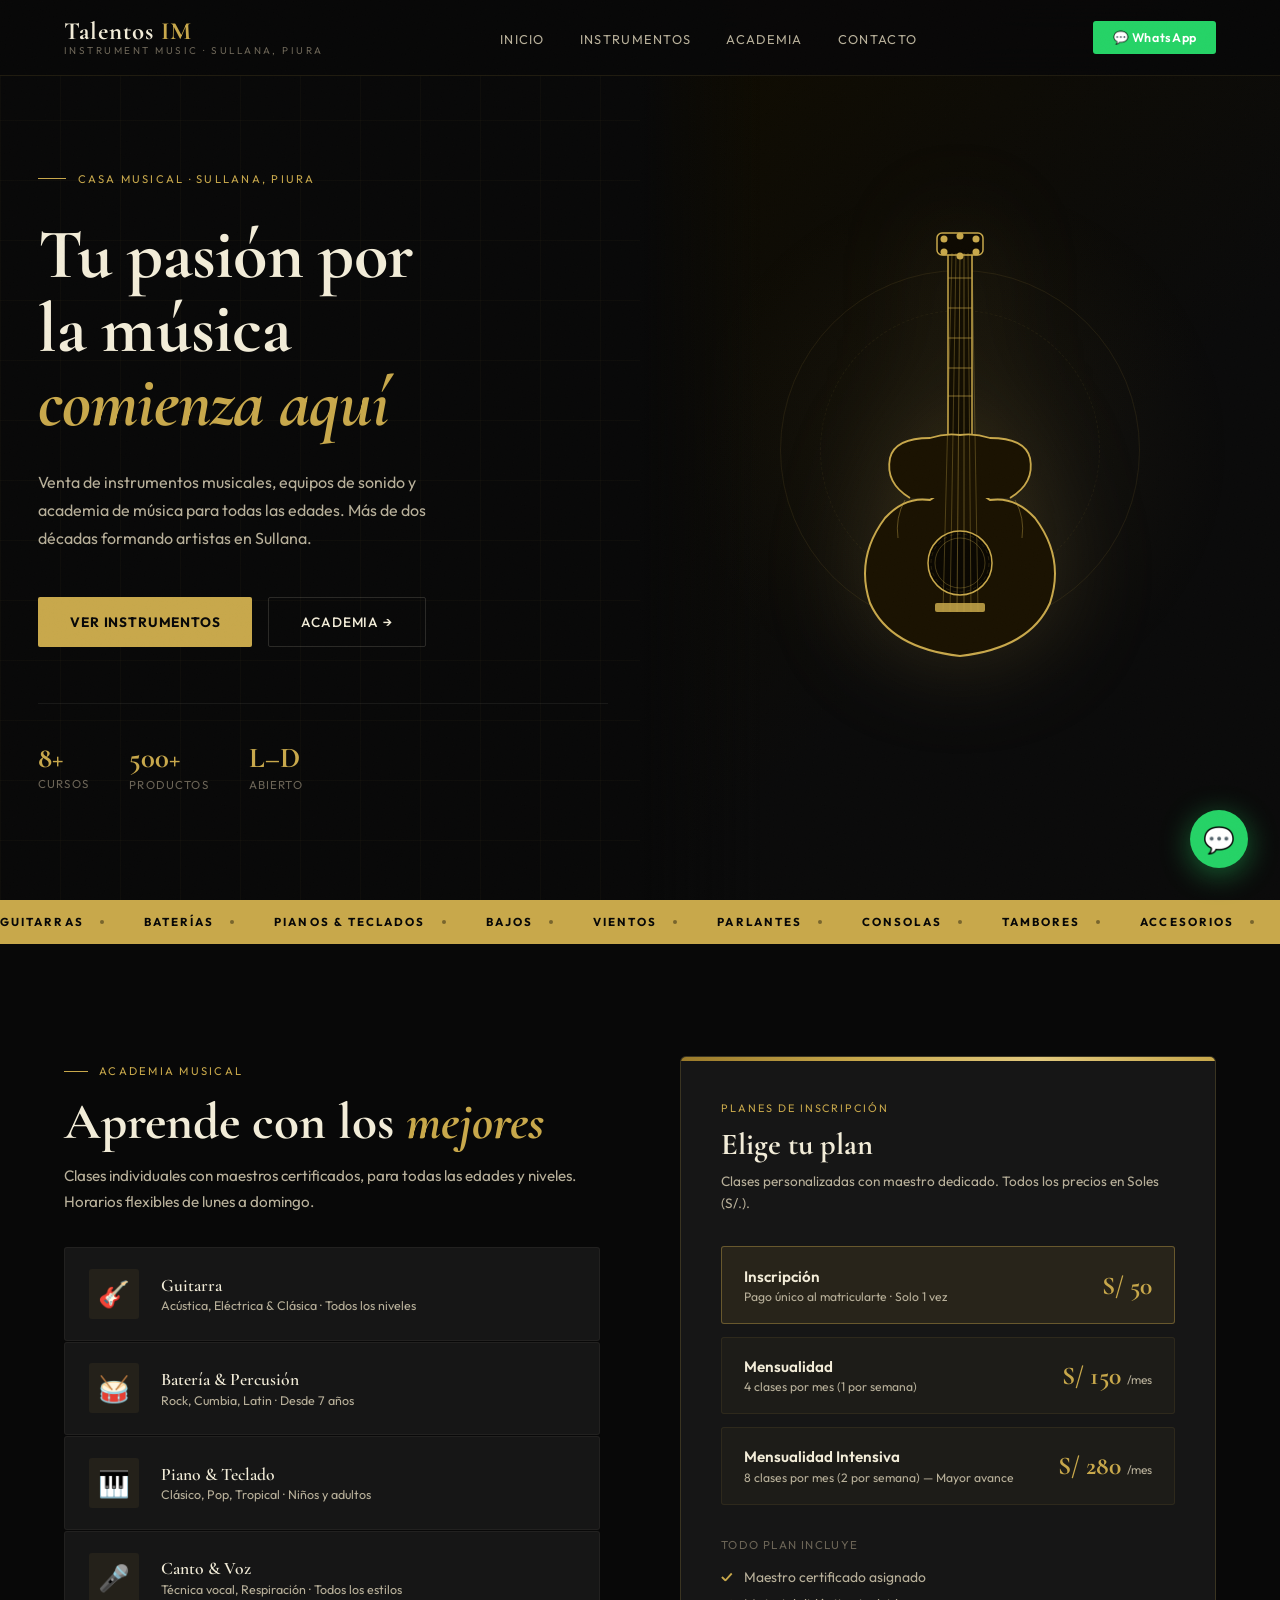
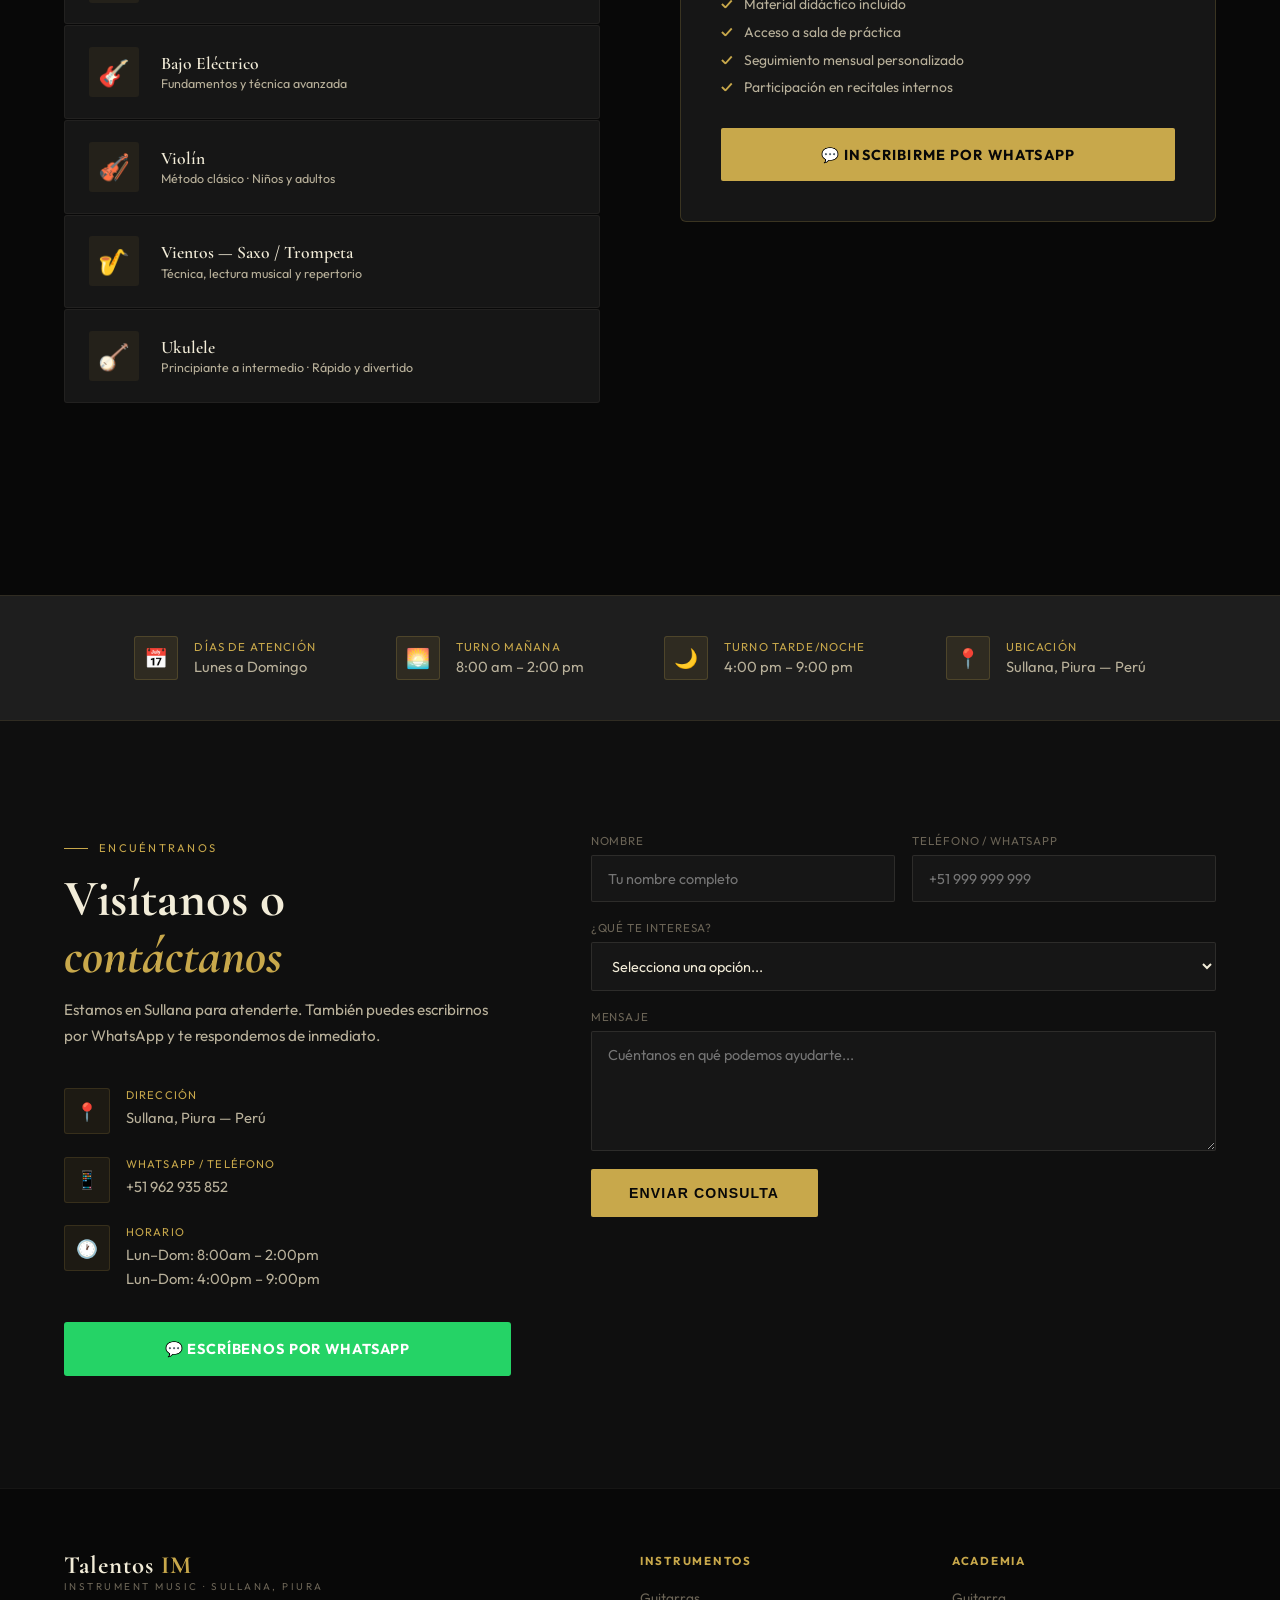
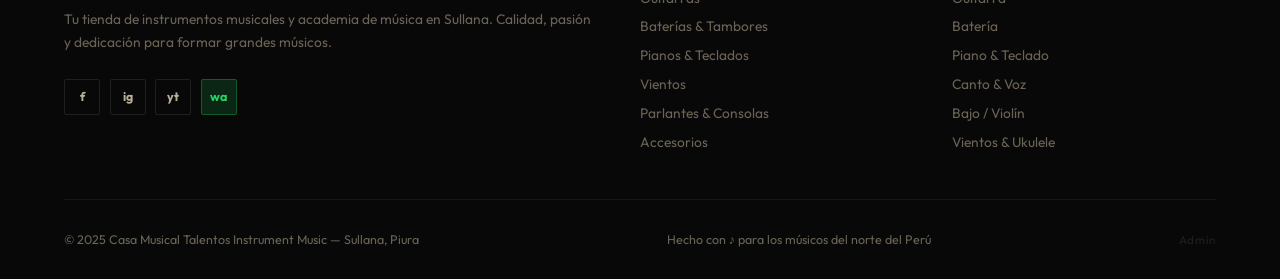
==== commit fd0137d9: "Add admin panel and product management features - Added an "Admin" link in the footer for easy acces" ====
--- a/index.html
+++ b/index.html
@@ -356,6 +356,7 @@
   <div class="footer-bottom">
     <div class="f-copy">© 2025 Casa Musical Talentos Instrument Music — Sullana, Piura</div>
     <div class="f-copy">Hecho con ♪ para los músicos del norte del Perú</div>
+    <a href="admin.html" class="admin-footer-link">Admin</a>
   </div>
 </footer>
 
--- a/styles.css
+++ b/styles.css
@@ -554,3 +554,34 @@
   .footer-grid       { grid-template-columns: 1fr; }
   .hero-info-strip   { gap: 1.5rem; }
 }
+
+/* ══════════════════════════════════════════
+   PRECIO EN TARJETA DE PRODUCTO
+══════════════════════════════════════════ */
+.prod-price-consultar {
+  font-size: .82rem;
+  color: var(--texto-dim);
+  font-style: italic;
+  letter-spacing: .03em;
+}
+
+/* ══════════════════════════════════════════
+   PLACEHOLDER CUANDO NO HAY IMAGEN
+══════════════════════════════════════════ */
+.prod-img-fallback {
+  width: 100%; height: 100%;
+  display: flex; align-items: center; justify-content: center;
+  font-size: 3rem; color: var(--oro);
+  opacity: .35;
+}
+
+/* ══════════════════════════════════════════
+   ENLACE ADMIN EN FOOTER (sutil)
+══════════════════════════════════════════ */
+.admin-footer-link {
+  font-size: .72rem; color: var(--texto-dim);
+  opacity: .25; text-decoration: none;
+  transition: opacity .3s;
+  letter-spacing: .06em;
+}
+.admin-footer-link:hover { opacity: .65; }
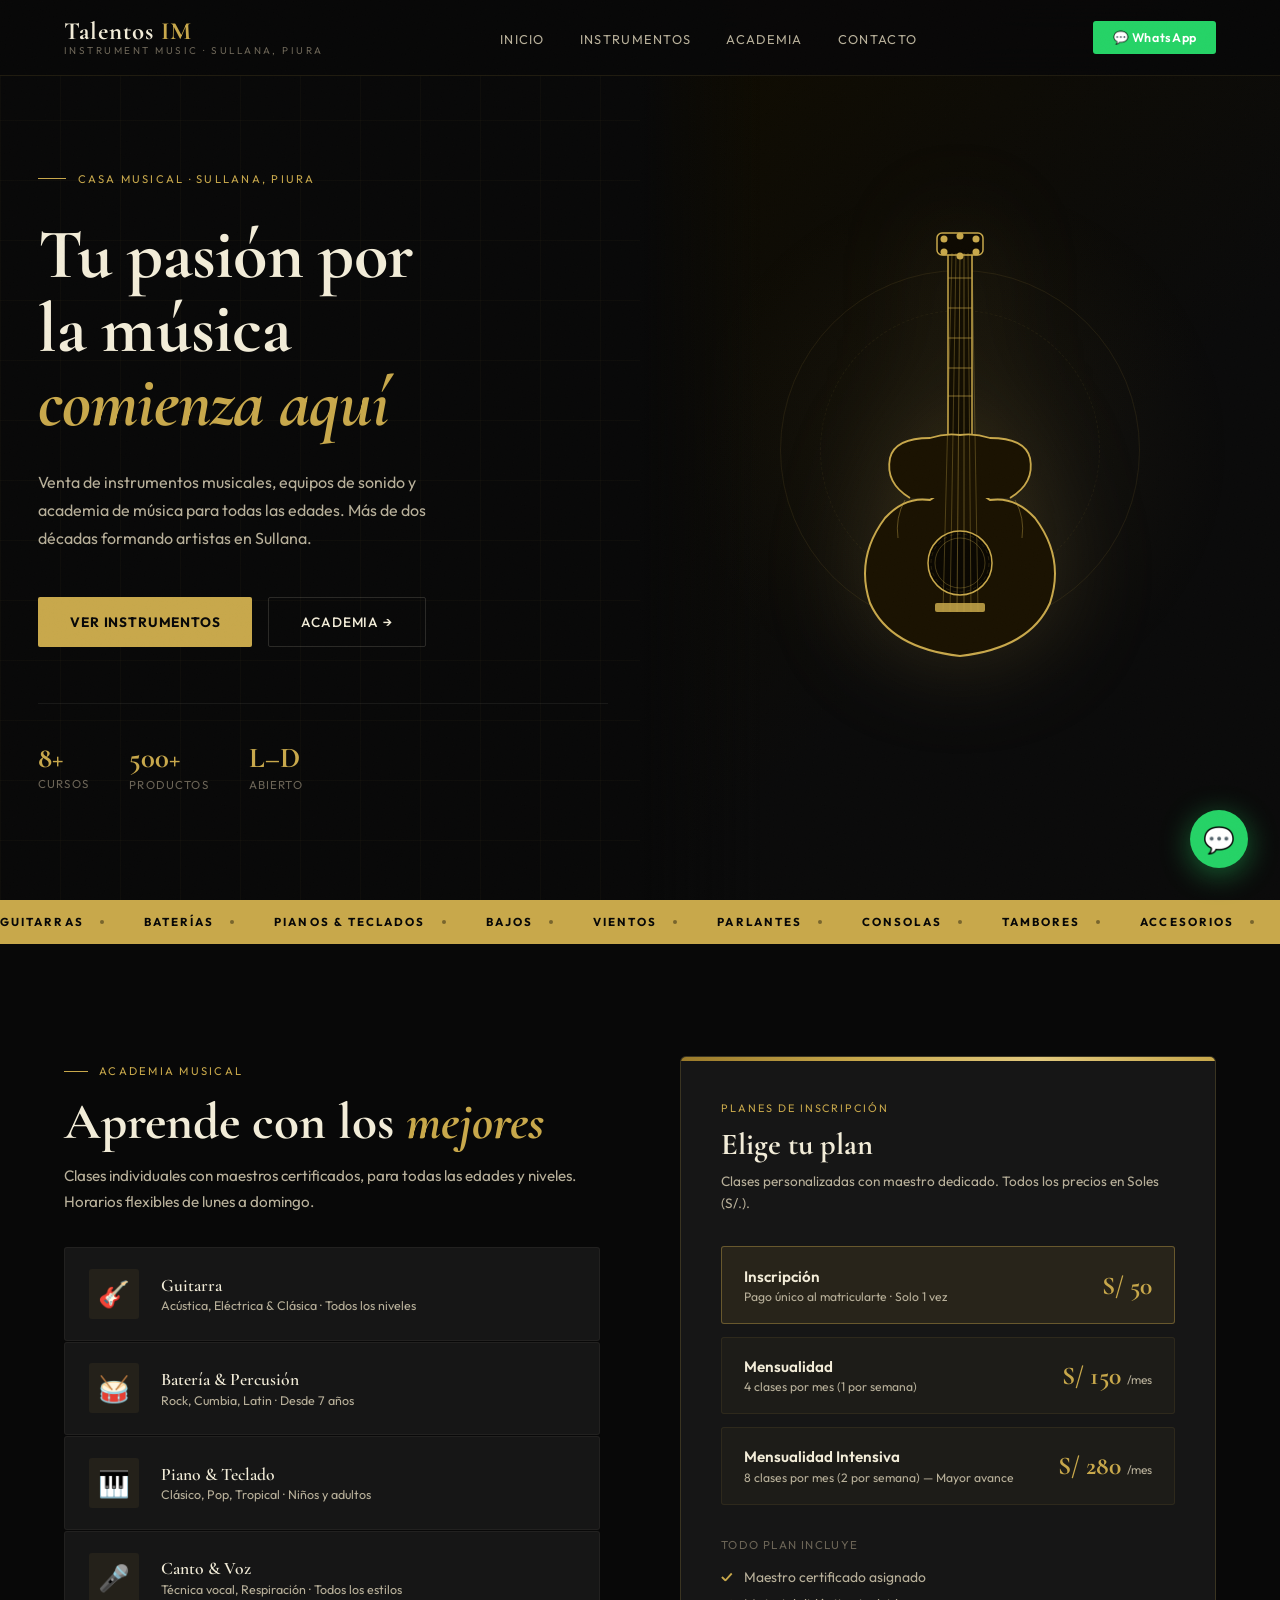
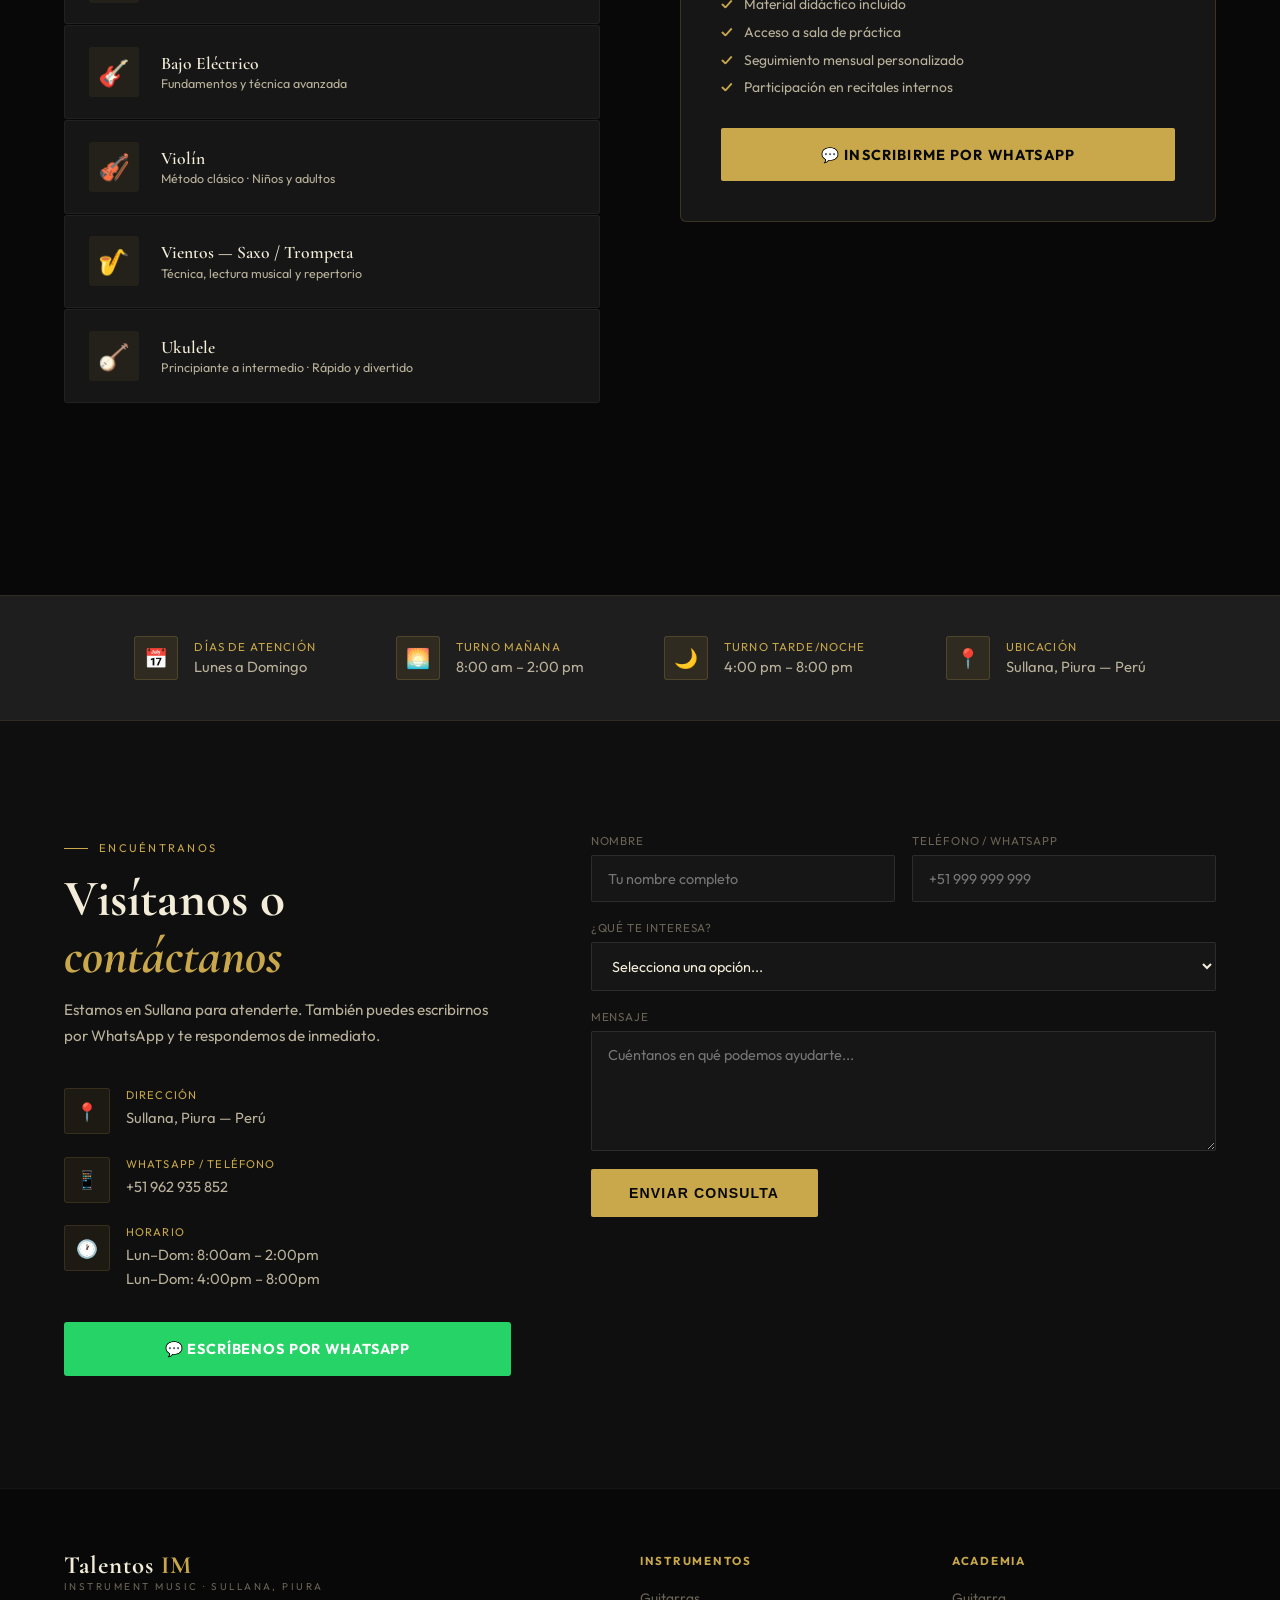
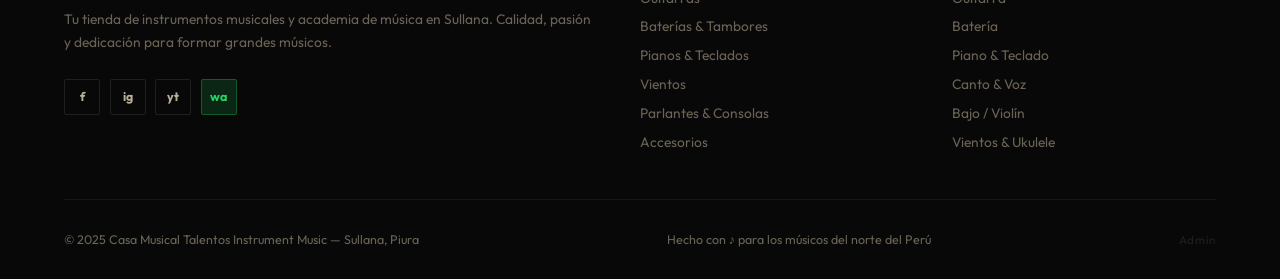
==== commit cf577dd4: "Mejora: Implementación de filtrado dinámico de categorías y búsqueda en el catálogo - Se agregó un c" ====
--- a/index.html
+++ b/index.html
@@ -225,7 +225,7 @@
   </div>
   <div class="hor-item reveal">
     <div class="hor-ico">🌙</div>
-    <div><div class="hor-lbl">Turno Tarde/Noche</div><div class="hor-val">4:00 pm – 9:00 pm</div></div>
+    <div><div class="hor-lbl">Turno Tarde/Noche</div><div class="hor-val">4:00 pm – 8:00 pm</div></div>
   </div>
   <div class="hor-item reveal">
     <div class="hor-ico">📍</div>
@@ -257,7 +257,7 @@
           <div class="c-ico">🕐</div>
           <div>
             <div class="c-lbl">Horario</div>
-            <div class="c-val">Lun–Dom: 8:00am – 2:00pm<br>Lun–Dom: 4:00pm – 9:00pm</div>
+            <div class="c-val">Lun–Dom: 8:00am – 2:00pm<br>Lun–Dom: 4:00pm – 8:00pm</div>
           </div>
         </div>
       </div>
--- a/styles.css
+++ b/styles.css
@@ -556,6 +556,43 @@
 }
 
 /* ══════════════════════════════════════════
+   BUSCADOR DEL CATÁLOGO
+══════════════════════════════════════════ */
+.catalog-search {
+  position: relative;
+  margin-bottom: 1.4rem;
+}
+.catalog-search-input {
+  width: 100%;
+  padding: .85rem 1.2rem .85rem 3rem;
+  background: var(--negro3);
+  border: 1px solid rgba(242,236,216,.1);
+  color: var(--texto);
+  font-family: 'Outfit', sans-serif;
+  font-size: .92rem;
+  border-radius: 2px;
+  outline: none;
+  transition: border-color .3s, box-shadow .3s;
+}
+.catalog-search-input:focus {
+  border-color: var(--oro);
+  box-shadow: 0 0 0 3px rgba(200,168,75,.08);
+}
+.catalog-search-input::placeholder { color: var(--texto-dim); }
+.catalog-search-icon {
+  position: absolute; left: 1rem; top: 50%;
+  transform: translateY(-50%);
+  color: var(--texto-dim); font-size: 1rem; pointer-events: none;
+}
+.catalog-no-results {
+  grid-column: 1 / -1;
+  text-align: center; padding: 4rem 1rem;
+  color: var(--texto-dim);
+}
+.catalog-no-results p { font-size: 1rem; margin-bottom: .5rem; }
+.catalog-no-results span { font-size: .85rem; }
+
+/* ══════════════════════════════════════════
    PRECIO EN TARJETA DE PRODUCTO
 ══════════════════════════════════════════ */
 .prod-price-consultar {
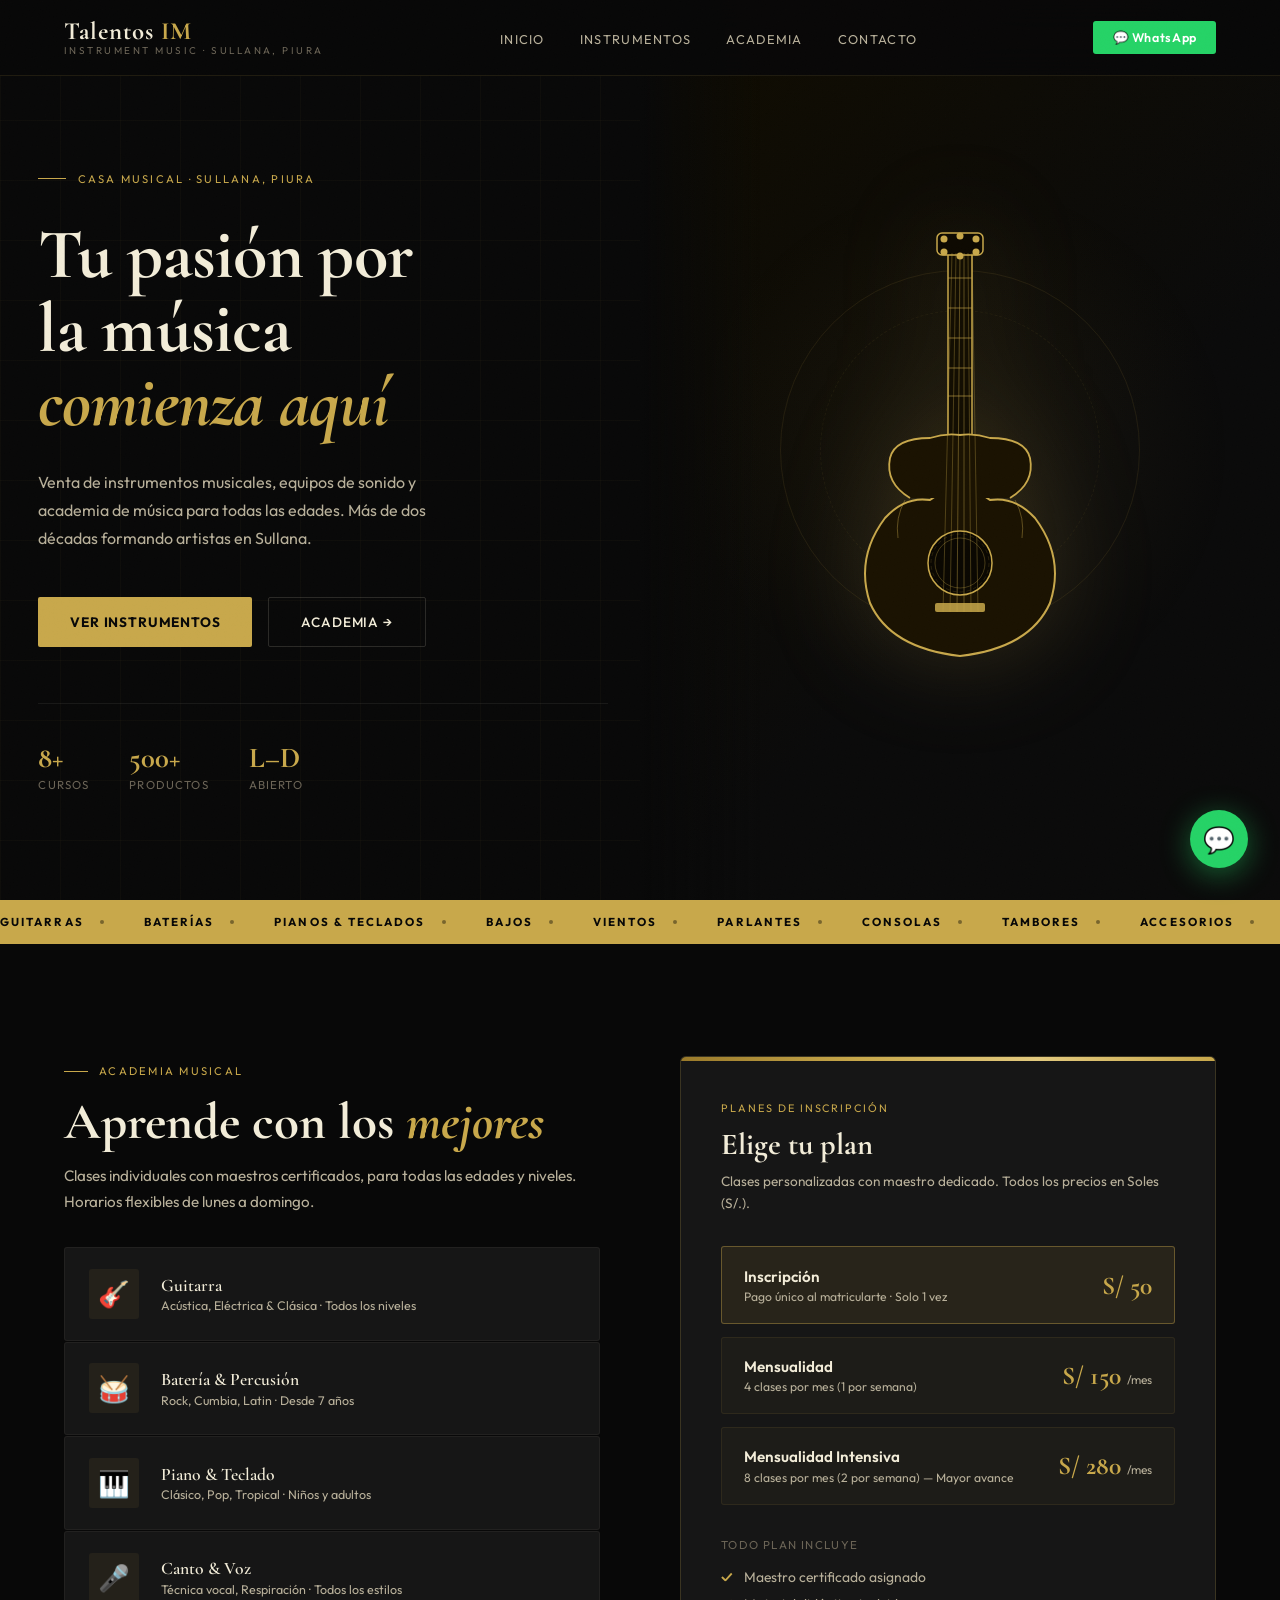
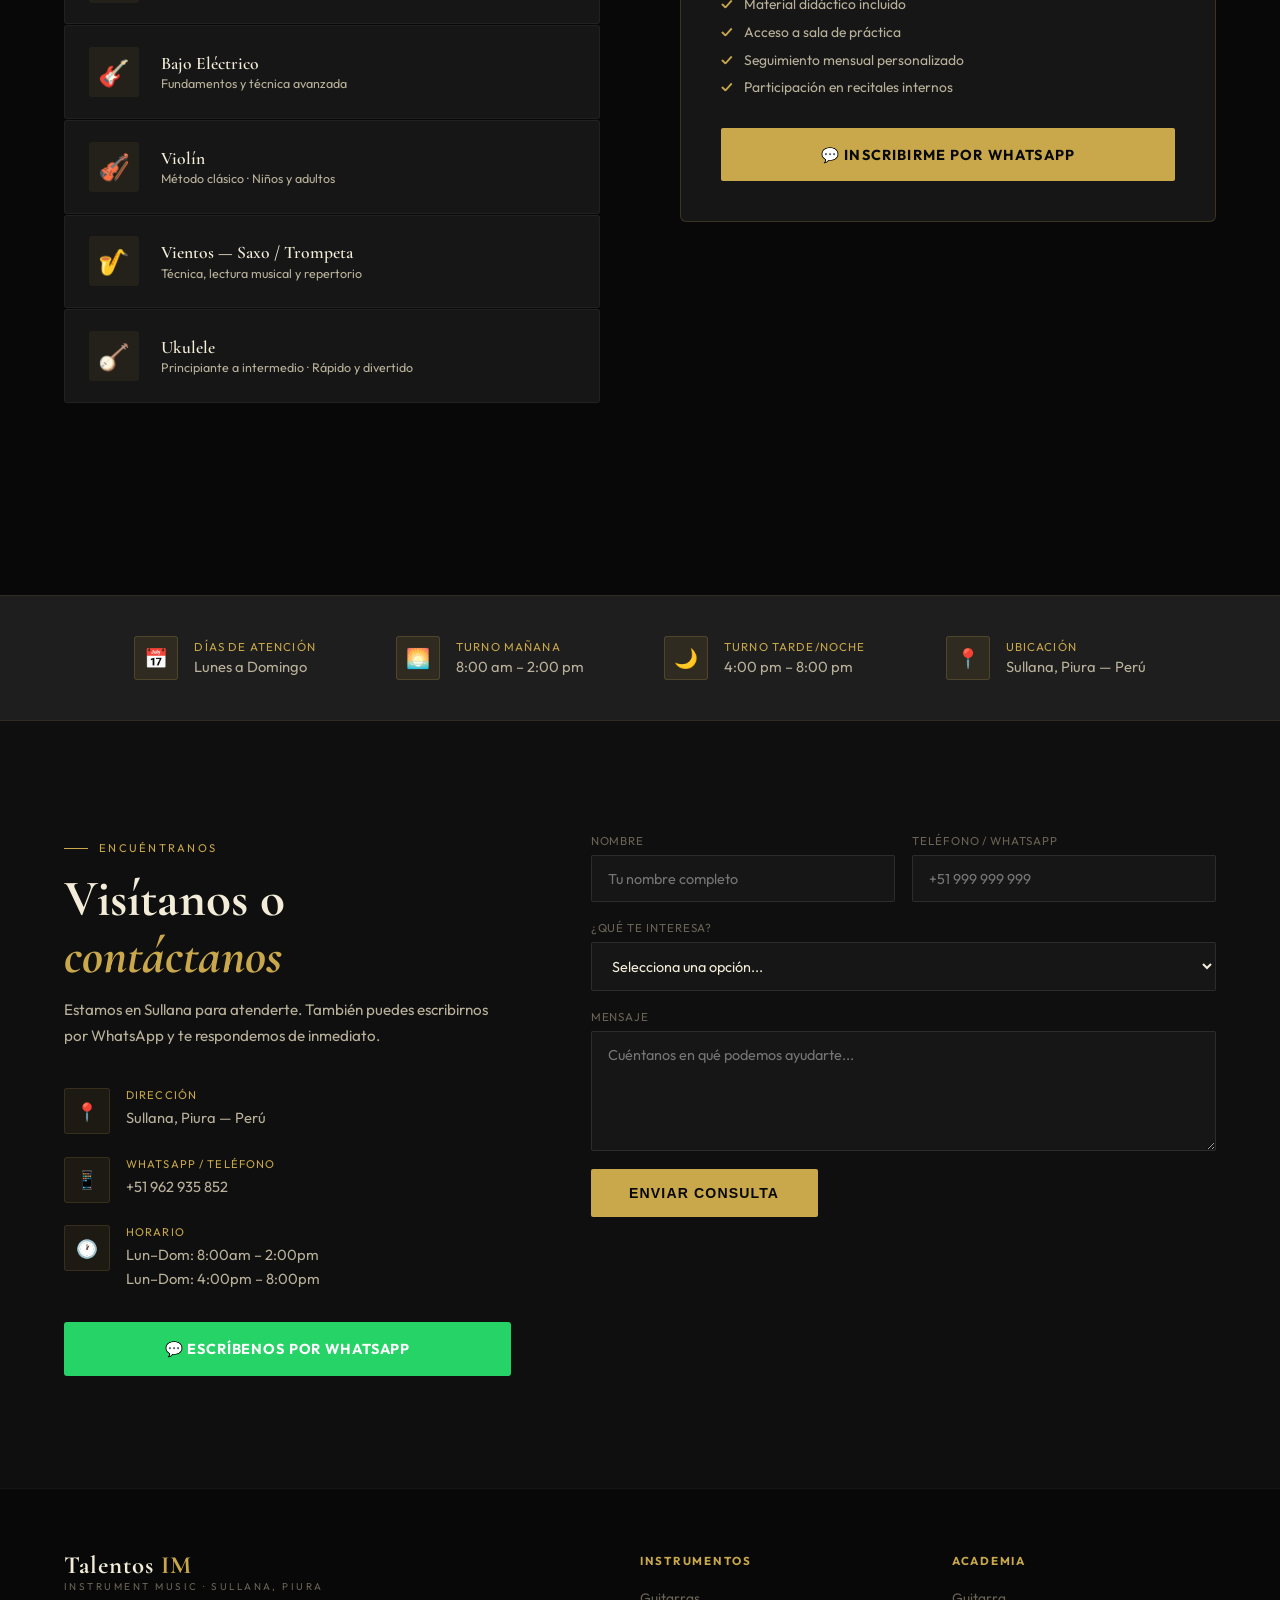
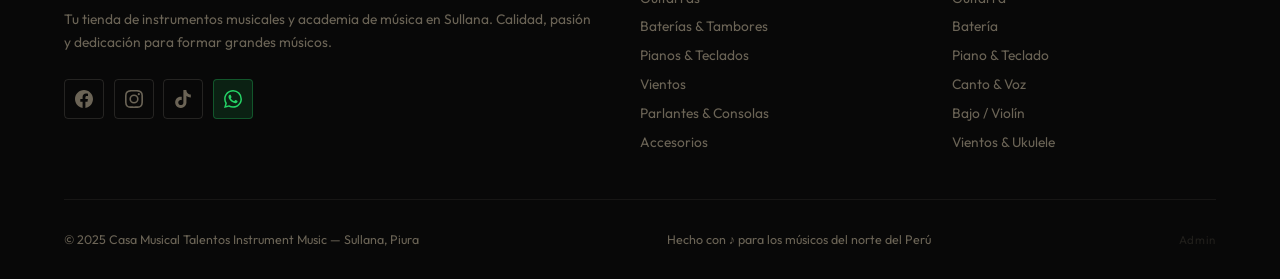
==== commit ad5c7106: "Mejora: Actualizar enlaces de redes sociales y estilos en el catálogo e índice" ====
--- a/index.html
+++ b/index.html
@@ -324,10 +324,18 @@
       </div>
       <p class="f-desc">Tu tienda de instrumentos musicales y academia de música en Sullana. Calidad, pasión y dedicación para formar grandes músicos.</p>
       <div class="socials">
-        <a href="#" class="soc">f</a>
-        <a href="#" class="soc">ig</a>
-        <a href="#" class="soc">yt</a>
-        <a href="https://wa.me/51962935852" target="_blank" class="soc" style="background:rgba(37,211,102,.15);border-color:rgba(37,211,102,.3);color:#25D366">wa</a>
+        <a href="https://www.facebook.com/share/1EJ5vp4XFt/" target="_blank" rel="noopener" class="soc soc-fb" title="Facebook">
+          <svg viewBox="0 0 24 24"><path d="M24 12.073c0-6.627-5.373-12-12-12s-12 5.373-12 12c0 5.99 4.388 10.954 10.125 11.854v-8.385H7.078v-3.47h3.047V9.43c0-3.007 1.792-4.669 4.533-4.669 1.312 0 2.686.235 2.686.235v2.953H15.83c-1.491 0-1.956.925-1.956 1.874v2.25h3.328l-.532 3.47h-2.796v8.385C19.612 23.027 24 18.062 24 12.073z"/></svg>
+        </a>
+        <a href="https://www.instagram.com/casamusical_talentos?igsh=c20yaHAzaXAycHl6" target="_blank" rel="noopener" class="soc soc-ig" title="Instagram">
+          <svg viewBox="0 0 24 24"><path d="M12 2.163c3.204 0 3.584.012 4.85.07 3.252.148 4.771 1.691 4.919 4.919.058 1.265.069 1.645.069 4.849 0 3.205-.012 3.584-.069 4.849-.149 3.225-1.664 4.771-4.919 4.919-1.266.058-1.644.07-4.85.07-3.204 0-3.584-.012-4.849-.07-3.26-.149-4.771-1.699-4.919-4.92-.058-1.265-.07-1.644-.07-4.849 0-3.204.013-3.583.07-4.849.149-3.227 1.664-4.771 4.919-4.919 1.266-.057 1.645-.069 4.849-.069zM12 0C8.741 0 8.333.014 7.053.072 2.695.272.273 2.69.073 7.052.014 8.333 0 8.741 0 12c0 3.259.014 3.668.072 4.948.2 4.358 2.618 6.78 6.98 6.98C8.333 23.986 8.741 24 12 24c3.259 0 3.668-.014 4.948-.072 4.354-.2 6.782-2.618 6.979-6.98.059-1.28.073-1.689.073-4.948 0-3.259-.014-3.667-.072-4.947-.196-4.354-2.617-6.78-6.979-6.98C15.668.014 15.259 0 12 0zm0 5.838a6.162 6.162 0 100 12.324 6.162 6.162 0 000-12.324zM12 16a4 4 0 110-8 4 4 0 010 8zm6.406-11.845a1.44 1.44 0 100 2.881 1.44 1.44 0 000-2.881z"/></svg>
+        </a>
+        <a href="https://www.tiktok.com/@casamusicaltalentos?_r=1&_t=ZS-95vjQAxcLxs" target="_blank" rel="noopener" class="soc soc-tt" title="TikTok">
+          <svg viewBox="0 0 24 24"><path d="M12.525.02c1.31-.02 2.61-.01 3.91-.02.08 1.53.63 3.09 1.75 4.17 1.12 1.11 2.7 1.62 4.24 1.79v4.03c-1.44-.05-2.89-.35-4.2-.97-.57-.26-1.1-.59-1.62-.93-.01 2.92.01 5.84-.02 8.75-.08 1.4-.54 2.79-1.35 3.94-1.31 1.92-3.58 3.17-5.91 3.21-1.43.08-2.86-.31-4.08-1.03-2.02-1.19-3.44-3.37-3.65-5.71-.02-.5-.03-1-.01-1.49.18-1.9 1.12-3.72 2.58-4.96 1.66-1.44 3.98-2.13 6.15-1.72.02 1.48-.04 2.96-.04 4.44-.99-.32-2.15-.23-3.02.37-.63.41-1.11 1.04-1.36 1.75-.21.51-.15 1.07-.14 1.61.24 1.64 1.82 3.02 3.5 2.87 1.12-.01 2.19-.66 2.77-1.61.19-.33.4-.67.41-1.06.1-1.79.06-3.57.07-5.36.01-4.03-.01-8.05.02-12.07z"/></svg>
+        </a>
+        <a href="https://wa.me/51962935852" target="_blank" rel="noopener" class="soc soc-wa" title="WhatsApp">
+          <svg viewBox="0 0 24 24"><path d="M17.472 14.382c-.297-.149-1.758-.867-2.03-.967-.273-.099-.471-.148-.67.15-.197.297-.767.966-.94 1.164-.173.199-.347.223-.644.075-.297-.15-1.255-.463-2.39-1.475-.883-.788-1.48-1.761-1.653-2.059-.173-.297-.018-.458.13-.606.134-.133.298-.347.446-.52.149-.174.198-.298.298-.497.099-.198.05-.371-.025-.52-.075-.149-.669-1.612-.916-2.207-.242-.579-.487-.5-.669-.51-.173-.008-.371-.01-.57-.01-.198 0-.52.074-.792.372-.272.297-1.04 1.016-1.04 2.479 0 1.462 1.065 2.875 1.213 3.074.149.198 2.096 3.2 5.077 4.487.709.306 1.262.489 1.694.625.712.227 1.36.195 1.871.118.571-.085 1.758-.719 2.006-1.413.248-.694.248-1.289.173-1.413-.074-.124-.272-.198-.57-.347m-5.421 7.403h-.004a9.87 9.87 0 01-5.031-1.378l-.361-.214-3.741.982.998-3.648-.235-.374a9.86 9.86 0 01-1.51-5.26c.001-5.45 4.436-9.884 9.888-9.884 2.64 0 5.122 1.03 6.988 2.898a9.825 9.825 0 012.893 6.994c-.003 5.45-4.437 9.884-9.885 9.884m8.413-18.297A11.815 11.815 0 0012.05 0C5.495 0 .16 5.335.157 11.892c0 2.096.547 4.142 1.588 5.945L.057 24l6.305-1.654a11.882 11.882 0 005.683 1.448h.005c6.554 0 11.89-5.335 11.893-11.893a11.821 11.821 0 00-3.48-8.413z"/></svg>
+        </a>
       </div>
     </div>
     <div class="f-col">
--- a/styles.css
+++ b/styles.css
@@ -286,13 +286,19 @@
 }
 
 .prod-img {
-  height: 190px; background: var(--negro4);
+  height: 210px; background: var(--negro4);
   display: flex; align-items: center; justify-content: center;
   position: relative; transition: background .4s;
+  overflow: hidden;
 }
 .prod-img img {
-  width: 100%; height: 100%; object-fit: cover; border-radius: 4px 4px 0 0;
-}
+  width: 100%; height: 100%;
+  object-fit: contain;   /* muestra el producto completo sin recortar */
+  padding: 1rem;         /* respiro alrededor del producto */
+  border-radius: 4px 4px 0 0;
+  transition: transform .4s ease;
+}
+.prod-card:hover .prod-img img { transform: scale(1.04); }
 .prod-card:hover .prod-img { background: linear-gradient(135deg, #1a1200, #1a1a1a); }
 
 .prod-tag {
@@ -477,12 +483,20 @@
 .f-desc  { font-size: .86rem; color: var(--texto-dim); line-height: 1.7; margin: 1rem 0 1.5rem; }
 .socials { display: flex; gap: .6rem; }
 .soc {
-  width: 36px; height: 36px; border: 1px solid rgba(242,236,216,.1);
-  border-radius: 2px; display: flex; align-items: center; justify-content: center;
-  color: var(--texto-mid); text-decoration: none; font-size: .78rem; font-weight: 700;
-  transition: all .3s;
-}
-.soc:hover { border-color: var(--oro); color: var(--oro); }
+  width: 40px; height: 40px; border: 1px solid rgba(242,236,216,.12);
+  border-radius: 4px; display: flex; align-items: center; justify-content: center;
+  color: var(--texto-dim); text-decoration: none;
+  transition: all .3s; flex-shrink: 0;
+}
+.soc svg { width: 18px; height: 18px; fill: currentColor; }
+.soc:hover { transform: translateY(-2px); }
+
+/* Colores de marca por red social */
+.soc-fb:hover  { background: rgba(24,119,242,.15);  border-color: rgba(24,119,242,.45);  color: #1877F2; }
+.soc-ig:hover  { background: rgba(225,48,108,.15);  border-color: rgba(225,48,108,.45);  color: #E1306C; }
+.soc-tt:hover  { background: rgba(255,255,255,.08); border-color: rgba(255,255,255,.25); color: #fff; }
+.soc-wa        { background: rgba(37,211,102,.12);  border-color: rgba(37,211,102,.3);   color: #25D366; }
+.soc-wa:hover  { background: rgba(37,211,102,.22);  border-color: rgba(37,211,102,.55);  color: #25D366; transform: translateY(-2px); }
 .f-col h4 { font-size: .72rem; letter-spacing: .15em; text-transform: uppercase; color: var(--oro); margin-bottom: 1.2rem; }
 .f-links  { list-style: none; display: flex; flex-direction: column; gap: .55rem; }
 .f-links a { text-decoration: none; color: var(--texto-dim); font-size: .86rem; transition: color .3s; }
